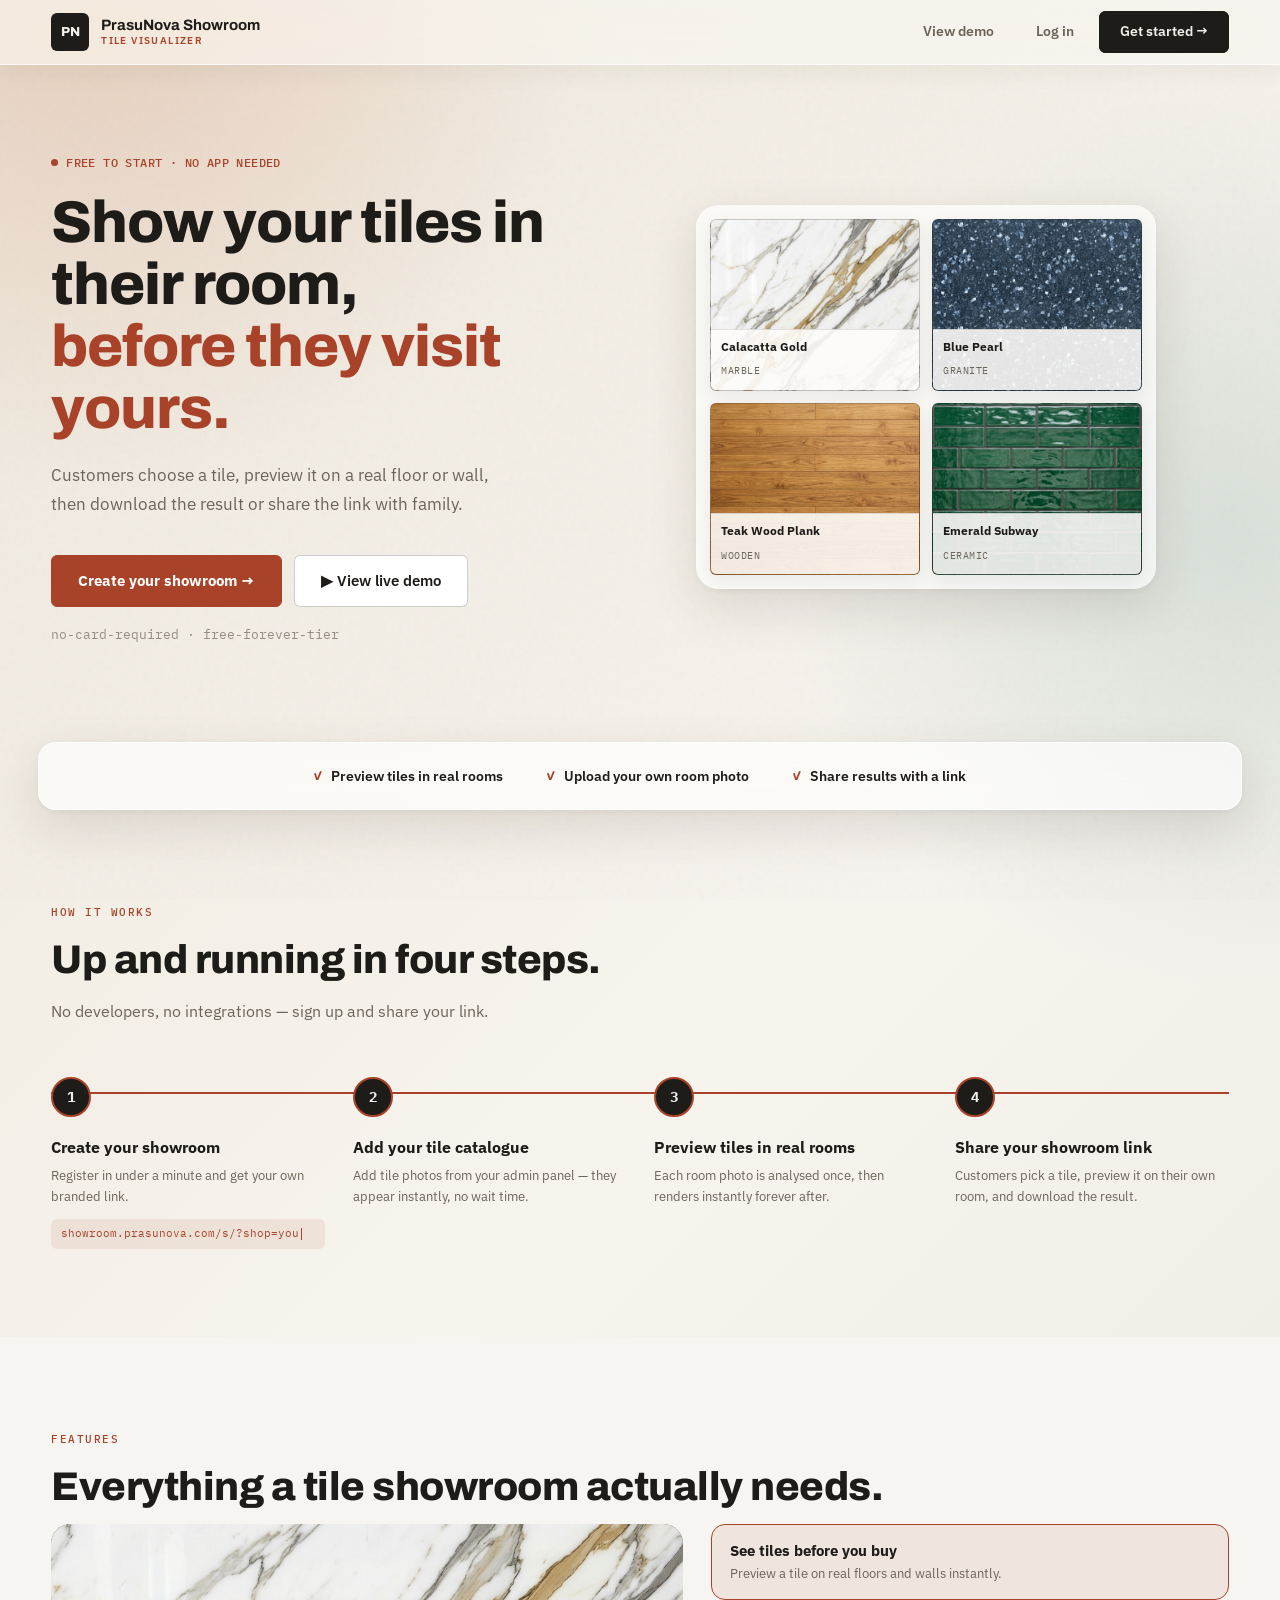
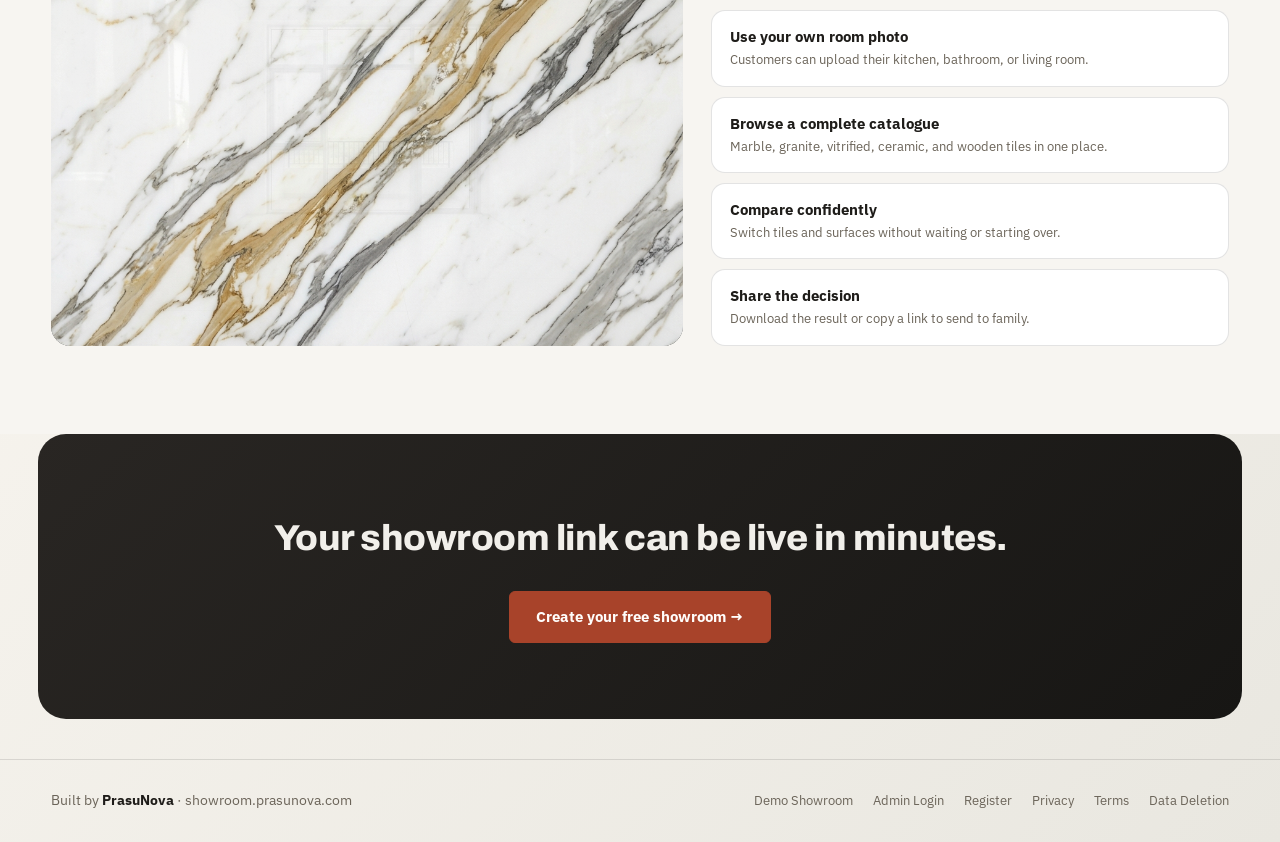
==== docs/index.html @ f31c9fab "feat: full-width admin dashboard, instant-login UX, real hero images - Admin: sticky top bar (shop/l" ====
<!DOCTYPE html>
<html lang="en">
<head>
  <meta charset="UTF-8" />
  <meta name="viewport" content="width=device-width, initial-scale=1.0" />
  <title>PrasuNova Showroom — AI Tile Visualizer for Your Store</title>
  <meta name="description" content="Give your tile showroom a digital presence. Customers preview real granite and tile textures on real room photos — powered by AI. Free to start." />
  <link rel="icon" href="data:image/svg+xml,%3Csvg xmlns='http://www.w3.org/2000/svg' viewBox='0 0 64 64'%3E%3Crect width='64' height='64' rx='14' fill='%23A8432A'/%3E%3Ctext x='32' y='44' font-family='Arial,Helvetica,sans-serif' font-size='30' font-weight='700' fill='%23F1EFEA' text-anchor='middle'%3EPN%3C/text%3E%3C/svg%3E" />
  <link rel="stylesheet" href="styles.css" />
  <style>
    /* ═══ NAV ═════════════════════════════════════════════════════════════ */
    .nav {
      position: fixed; top: 0; left: 0; right: 0; z-index: 100;
      background: rgba(241,239,234,0.90);
      backdrop-filter: blur(14px);
      border-bottom: 1px solid var(--border);
    }
    .nav-inner {
      max-width: none; margin: 0 auto;
      padding: 0 clamp(20px, 4vw, 72px); height: 64px;
      display: flex; align-items: center; justify-content: space-between;
    }
    .nav-logo { display: flex; align-items: center; gap: 12px; text-decoration: none; }
    .nav-logo-badge {
      width: 38px; height: 38px; border-radius: var(--radius);
      background: var(--ink);
      display: flex; align-items: center; justify-content: center;
      font-family: var(--font-display); font-weight: 800; font-size: 13px; color: var(--bg);
    }
    .nav-logo-text { display: flex; flex-direction: column; line-height: 1.25; }
    .nav-logo-name { font-family: var(--font-display); font-size: 15px; font-weight: 700; color: var(--ink); }
    .nav-logo-sub  { font-size: 10px; color: var(--accent); letter-spacing: 1.4px; text-transform: uppercase; font-weight: 600; }

    .nav-actions { display: flex; gap: 8px; align-items: center; }
    .btn-ghost {
      padding: 9px 16px; border-radius: var(--radius);
      border: 1px solid transparent; background: transparent;
      color: var(--muted); font-family: var(--font-body); font-size: 13.5px; font-weight: 600;
      cursor: pointer; text-decoration: none; display: inline-flex; align-items: center;
      transition: var(--transition);
    }
    .btn-ghost:hover { color: var(--ink); background: var(--surface-alt); }

    .btn-cta {
      padding: 9px 20px; border-radius: var(--radius);
      background: var(--ink); border: 1px solid var(--ink);
      color: var(--bg); font-family: var(--font-body); font-size: 13.5px; font-weight: 600;
      cursor: pointer; text-decoration: none; display: inline-flex; align-items: center; gap: 6px;
      transition: var(--transition);
    }
    .btn-cta:hover { background: var(--accent); border-color: var(--accent); }

    /* ═══ HERO ════════════════════════════════════════════════════════════ */
    .hero {
      padding: 148px clamp(20px, 4vw, 72px) 96px;
      max-width: none; margin: 0 auto;
      display: grid; grid-template-columns: 1.05fr 0.95fr; gap: 56px; align-items: center;
    }
    .hero-eyebrow {
      display: inline-flex; align-items: center; gap: 8px;
      font-family: var(--font-mono); font-size: 12px; letter-spacing: 0.4px;
      color: var(--accent); margin-bottom: 20px; font-weight: 500;
    }
    .hero-eyebrow::before { content: ''; width: 7px; height: 7px; border-radius: 50%; background: var(--accent); }

    .hero-h1 {
      font-size: clamp(38px, 4.6vw, 64px); font-weight: 800; line-height: 1.05;
      letter-spacing: -1px; margin-bottom: 22px; color: var(--ink);
    }
    .hero-h1 em { font-style: normal; color: var(--accent); }

    .hero-sub {
      font-size: 17px; color: var(--muted);
      max-width: 460px; margin-bottom: 36px; line-height: 1.7;
    }

    .hero-actions { display: flex; gap: 12px; flex-wrap: wrap; margin-bottom: 18px; }
    .hero-btn-primary {
      padding: 13px 26px; border-radius: var(--radius);
      background: var(--accent); border: 1px solid var(--accent);
      color: #FFFDFB; font-family: var(--font-body); font-size: 15px; font-weight: 700;
      cursor: pointer; text-decoration: none; display: inline-flex; align-items: center; gap: 8px;
      transition: var(--transition);
    }
    .hero-btn-primary:hover { background: var(--accent-deep); border-color: var(--accent-deep); }
    .hero-btn-secondary {
      padding: 13px 26px; border-radius: var(--radius);
      background: var(--surface); border: 1px solid var(--border-strong);
      color: var(--ink); font-family: var(--font-body); font-size: 15px; font-weight: 600;
      cursor: pointer; text-decoration: none; display: inline-flex; align-items: center; gap: 8px;
      transition: var(--transition);
    }
    .hero-btn-secondary:hover { border-color: var(--ink); }
    .hero-note { font-size: 13px; color: var(--muted-2); font-family: var(--font-mono); }

    /* ─ swatch board ─ */
    .swatch-board {
      display: grid; grid-template-columns: repeat(2, 1fr); gap: 12px;
      max-width: 460px; padding: 14px; border-radius: 22px;
    }
    .swatch {
      aspect-ratio: 1 / 0.82; border-radius: var(--radius); border: 1px solid var(--border-strong);
      position: relative; overflow: hidden; box-shadow: 0 6px 18px rgba(30,28,25,0.08);
      background-size: cover; background-position: center;
    }
    .swatch-label {
      position: absolute; left: 0; right: 0; bottom: 0;
      padding: 8px 10px; background: rgba(255,253,251,0.88);
      border-top: 1px solid var(--border);
    }
    .swatch-name { font-size: 11.5px; font-weight: 700; color: var(--ink); display: block; }
    .swatch-cat  { font-family: var(--font-mono); font-size: 9.5px; color: var(--muted); text-transform: uppercase; letter-spacing: 0.5px; }

    /* ═══ SECTION SHARED ═══════════════════════════════════════════════════ */
    section { padding: 88px clamp(20px, 4vw, 72px); }
    .section-inner { max-width: none; margin: 0 auto; }
    .section-tag {
      display: inline-block; font-family: var(--font-mono);
      font-size: 11px; font-weight: 500; letter-spacing: 1.5px; text-transform: uppercase;
      color: var(--accent); margin-bottom: 14px;
    }
    .section-title {
      font-size: clamp(26px, 3.4vw, 40px); font-weight: 800;
      line-height: 1.18; letter-spacing: -0.5px; color: var(--ink); margin-bottom: 14px;
    }
    .section-sub { font-size: 16px; color: var(--muted); max-width: 560px; line-height: 1.75; margin-bottom: 48px; }

    /* ═══ TRUST STRIP ═════════════════════════════════════════════════════ */
    .trust-strip { border-top: 1px solid var(--border); border-bottom: 1px solid var(--border); background: var(--surface-alt); }
    .trust-inner {
      max-width: none; margin: 0 auto; padding: 22px clamp(20px, 4vw, 72px);
      display: flex; flex-wrap: wrap; justify-content: center; gap: 14px 44px;
    }
    .trust-item {
      display: flex; align-items: center; gap: 9px;
      font-size: 14px; font-weight: 600; color: var(--ink);
    }
    .trust-item::before { content: '✓'; color: var(--accent); font-weight: 700; font-family: var(--font-mono); font-size: 13px; }

    /* ═══ HOW IT WORKS — connected flow ════════════════════════════════════ */
    .flow { position: relative; display: flex; gap: 28px; padding-top: 4px; }
    .flow-line { position: absolute; top: 19px; left: 0; right: 0; height: 2px; background: var(--border); z-index: 0; }
    .flow-line-fill { height: 100%; width: 0%; background: var(--accent); transition: width 1.1s var(--soft-ease, ease); }
    .flow.in-view .flow-line-fill { width: 100%; }
    .flow-step {
      position: relative; z-index: 1; flex: 1; display: flex; flex-direction: column; align-items: flex-start;
      opacity: 0; transform: translateY(14px); transition: opacity .5s ease, transform .5s ease;
    }
    .flow-step.active { opacity: 1; transform: none; }
    .flow-node {
      width: 40px; height: 40px; border-radius: 50%; flex-shrink: 0;
      background: var(--surface); border: 2px solid var(--border-strong);
      display: flex; align-items: center; justify-content: center; margin-bottom: 18px;
      transition: border-color .3s ease, background .3s ease;
    }
    .flow-step.active .flow-node { border-color: var(--accent); background: var(--ink); }
    .flow-num { font-family: var(--font-mono); font-weight: 700; font-size: 14px; color: var(--muted); }
    .flow-step.active .flow-num { color: var(--bg); }
    .flow-title { font-size: 15.5px; font-weight: 700; color: var(--ink); margin-bottom: 6px; }
    .flow-desc { font-size: 13px; color: var(--muted); line-height: 1.6; }
    .flow-url {
      margin-top: 12px; font-family: var(--font-mono); font-size: 11px; color: var(--accent);
      background: var(--accent-tint); padding: 6px 10px; border-radius: 6px; min-height: 26px;
      display: flex; align-items: center; box-sizing: border-box; width: 100%;
    }
    .flow-cursor { display: inline-block; width: 1px; height: 12px; background: var(--accent); margin-left: 2px; animation: flow-blink 1s step-end infinite; }
    @keyframes flow-blink { 50% { opacity: 0; } }

    @media (max-width: 760px) {
      .flow { flex-direction: column; gap: 0; padding-left: 20px; }
      .flow-line { top: 0; bottom: 0; left: -20px; right: auto; width: 2px; height: auto; }
      .flow-line-fill { width: 100%; height: 0%; transition: height 1.4s ease; }
      .flow.in-view .flow-line-fill { height: 100%; }
      .flow-step { flex-direction: row; align-items: flex-start; gap: 16px; padding-bottom: 30px; }
      .flow-step:last-child { padding-bottom: 0; }
      .flow-node { margin-bottom: 0; margin-left: -20px; }
    }
    @media (prefers-reduced-motion: reduce) {
      .flow-step, .flow-line-fill { transition: none !important; }
      .flow-step { opacity: 1; transform: none; }
    }

    /* ═══ FEATURES — showroom toolkit ═══════════════════════════════════════ */
    .features { background: var(--surface-alt); }
    .toolkit { display: grid; grid-template-columns: 1.1fr 0.9fr; gap: 28px; align-items: stretch; }
    .toolkit-visual { position: relative; border-radius: 20px; overflow: hidden; min-height: 380px; background: var(--ink); }
    .toolkit-scene { position: absolute; inset: 0; opacity: 0; transition: opacity .5s ease; pointer-events: none; }
    .toolkit-scene.active { opacity: 1; pointer-events: auto; }
    .toolkit-room { width: 100%; height: 100%; object-fit: cover; display: block; }
    .toolkit-tile-overlay {
      position: absolute; inset: 0;
      background-size: cover; background-position: center; opacity: 0;
      -webkit-mask-image: url('assets/marketing/room-living-floor-mask.png');
      mask-image: url('assets/marketing/room-living-floor-mask.png');
      -webkit-mask-size: cover; mask-size: cover;
      -webkit-mask-position: center; mask-position: center;
      -webkit-mask-repeat: no-repeat; mask-repeat: no-repeat;
      animation: toolkit-fade-in .6s ease forwards .15s;
    }
    @keyframes toolkit-fade-in { to { opacity: .92; } }
    .toolkit-tile-overlay--a { animation-play-state: paused; animation: toolkit-compare-a 2.6s ease infinite; }
    .toolkit-tile-overlay--b { animation-play-state: paused; animation: toolkit-compare-b 2.6s ease infinite; }
    .toolkit-scene.active .toolkit-tile-overlay--a, .toolkit-scene.active .toolkit-tile-overlay--b { animation-play-state: running; }
    @keyframes toolkit-compare-a { 0%, 45% { opacity: .92; } 50%, 100% { opacity: 0; } }
    @keyframes toolkit-compare-b { 0%, 45% { opacity: 0; } 50%, 95% { opacity: .92; } 100% { opacity: 0; } }

    .toolkit-dropzone {
      position: absolute; inset: 10%; border: 2px dashed rgba(255,255,255,.4); border-radius: 16px;
      display: flex; flex-direction: column; align-items: center; justify-content: center; gap: 10px;
      color: rgba(255,255,255,.75); font-size: 13px; font-weight: 600; z-index: 2;
      animation: toolkit-dropzone-out .5s ease forwards 1.1s;
    }
    .toolkit-dropzone-icon { font-size: 22px; }
    @keyframes toolkit-dropzone-out { to { opacity: 0; visibility: hidden; } }
    .toolkit-room--fade { opacity: 0; animation: toolkit-fade-in-full .6s ease forwards 1.2s; }
    @keyframes toolkit-fade-in-full { to { opacity: 1; } }

    .toolkit-tray { position: absolute; bottom: 16px; left: 16px; right: 16px; display: flex; gap: 8px; }
    .toolkit-tray-item {
      width: 48px; height: 48px; border-radius: 10px; background-size: cover; background-position: center;
      border: 2px solid rgba(255,255,255,.6); box-shadow: 0 4px 10px rgba(0,0,0,.3);
      opacity: 0; transform: translateY(14px); animation: toolkit-tray-in .45s ease forwards;
    }
    .toolkit-tray-item:nth-child(1) { animation-delay: .1s; } .toolkit-tray-item:nth-child(2) { animation-delay: .2s; }
    .toolkit-tray-item:nth-child(3) { animation-delay: .3s; } .toolkit-tray-item:nth-child(4) { animation-delay: .4s; }
    .toolkit-tray-item:nth-child(5) { animation-delay: .5s; }
    @keyframes toolkit-tray-in { to { opacity: 1; transform: none; } }
    .toolkit-tray-item--ph { background: linear-gradient(135deg, rgba(255,255,255,.25), rgba(255,255,255,.05)); }

    .toolkit-share-card {
      position: absolute; right: 16px; bottom: 16px; background: rgba(255,255,255,.94);
      border-radius: 14px; padding: 14px 16px; box-shadow: 0 10px 24px rgba(0,0,0,.25);
      font-size: 12.5px; font-weight: 600; color: var(--ink);
      opacity: 0; transform: translateY(10px); animation: toolkit-tray-in .5s ease forwards 1.3s;
    }
    .toolkit-share-actions { display: flex; gap: 8px; margin-top: 8px; }
    .toolkit-share-btn { padding: 6px 12px; border-radius: 8px; background: var(--surface-alt); border: 1px solid var(--border); font-size: 11.5px; }
    .toolkit-share-btn--primary { background: var(--accent); color: #fff; border-color: var(--accent); }

    .toolkit-cards { display: flex; flex-direction: column; gap: 10px; }
    .toolkit-card {
      text-align: left; border: 1px solid var(--border); background: var(--surface);
      border-radius: 14px; padding: 16px 18px; cursor: pointer; transition: var(--transition);
      font-family: var(--font-body); width: 100%;
    }
    .toolkit-card:hover { border-color: var(--border-strong); }
    .toolkit-card.active { border-color: var(--accent); background: var(--accent-tint); }
    .toolkit-card-title { font-size: 14.5px; font-weight: 700; color: var(--ink); margin-bottom: 4px; }
    .toolkit-card-desc { font-size: 12.5px; color: var(--muted); line-height: 1.55; }

    @media (max-width: 860px) {
      .toolkit { grid-template-columns: 1fr; }
      .toolkit-visual { min-height: 280px; order: -1; }
    }
    @media (prefers-reduced-motion: reduce) {
      .toolkit-tile-overlay, .toolkit-dropzone, .toolkit-room--fade, .toolkit-tray-item, .toolkit-share-card {
        animation: none !important; opacity: 1 !important; transform: none !important; visibility: visible !important;
      }
      .toolkit-tile-overlay--b { opacity: 0 !important; }
    }

    /* ═══ PRICING ══════════════════════════════════════════════════════════ */
    .pricing-cards { display: grid; grid-template-columns: repeat(auto-fit, minmax(280px, 1fr)); gap: 20px; max-width: 780px; }
    .pricing-card { border: 1px solid var(--border); border-radius: var(--radius-lg); padding: 30px; background: var(--surface-alt); transition: var(--transition); }
    .pricing-card.featured { border-color: var(--ink); background: var(--surface); }
    .plan-name  { font-family: var(--font-mono); font-size: 12px; font-weight: 600; text-transform: uppercase; letter-spacing: 1.2px; color: var(--accent); margin-bottom: 14px; }
    .plan-price { font-family: var(--font-display); font-size: 36px; font-weight: 800; color: var(--ink); margin-bottom: 4px; }
    .plan-price span { font-family: var(--font-body); font-size: 15px; font-weight: 400; color: var(--muted); }
    .plan-desc  { font-size: 13.5px; color: var(--muted); margin-bottom: 24px; }
    .plan-features { list-style: none; display: flex; flex-direction: column; gap: 10px; margin-bottom: 28px; }
    .plan-features li { font-size: 13.5px; color: var(--ink); display: flex; align-items: center; gap: 10px; }
    .plan-features li::before { content: '+'; color: var(--accent); font-weight: 700; font-family: var(--font-mono); }
    .btn-plan { width: 100%; padding: 12px; border-radius: var(--radius); font-family: var(--font-body); font-size: 14.5px; font-weight: 600; cursor: pointer; text-decoration: none; display: block; text-align: center; transition: var(--transition); }
    .btn-plan-outline { background: transparent; border: 1px solid var(--border-strong); color: var(--ink); }
    .btn-plan-outline:hover { border-color: var(--ink); background: var(--surface); }
    .btn-plan-solid { background: var(--ink); border: 1px solid var(--ink); color: var(--bg); }
    .btn-plan-solid:hover { background: var(--accent); border-color: var(--accent); }

    /* ═══ CTA STRIP ════════════════════════════════════════════════════════ */
    .cta-strip { background: var(--ink); text-align: center; padding: 76px clamp(20px, 4vw, 72px); }
    .cta-strip h2 { font-size: clamp(24px, 3vw, 36px); font-weight: 800; margin-bottom: 24px; color: var(--bg); letter-spacing: -0.5px; }
    .cta-strip .hero-btn-primary { background: var(--accent); border-color: var(--accent); }

    /* ═══ FOOTER ═══════════════════════════════════════════════════════════ */
    footer { background: var(--bg); border-top: 1px solid var(--border); padding: 30px clamp(20px, 4vw, 72px); }
    .footer-inner { max-width: none; margin: 0 auto; display: flex; align-items: center; justify-content: space-between; flex-wrap: wrap; gap: 16px; }
    .footer-brand { font-size: 13.5px; color: var(--muted); }
    .footer-brand strong { color: var(--ink); }
    .footer-links { display: flex; gap: 20px; flex-wrap: wrap; }
    .footer-links a { font-size: 13px; color: var(--muted); text-decoration: none; }
    .footer-links a:hover { color: var(--accent); }

    /* ═══ REVEAL ═══════════════════════════════════════════════════════════ */
    .reveal { opacity: 0; transform: translateY(18px); transition: opacity 0.5s ease, transform 0.5s ease; }
    .reveal.visible { opacity: 1; transform: translateY(0); }
    @media (prefers-reduced-motion: reduce) { .reveal { opacity: 1; transform: none; transition: none; } }

    /* ═══ RESPONSIVE ═══════════════════════════════════════════════════════ */
    @media (max-width: 860px) {
      .hero { grid-template-columns: 1fr; padding-top: 128px; }
      .swatch-board { max-width: 420px; }
      .trust-inner { justify-content: flex-start; gap: 12px 28px; }
    }
    @media (max-width: 600px) {
      .hero { padding-top: 116px; padding-bottom: 64px; }
      section { padding-top: 56px; padding-bottom: 56px; }
      .nav-actions .btn-ghost { display: none; }
      .footer-inner { flex-direction: column; text-align: center; }
      .trust-item { font-size: 13px; }
    }
  </style>
</head>
<body class="site-glass">

<!-- ═══ NAV ═══════════════════════════════════════════════════════════════════ -->
<nav class="nav">
  <div class="nav-inner">
    <a href="/" class="nav-logo">
      <div class="nav-logo-badge">PN</div>
      <div class="nav-logo-text">
        <span class="nav-logo-name">PrasuNova Showroom</span>
        <span class="nav-logo-sub">Tile Visualizer</span>
      </div>
    </a>
    <div class="nav-actions">
      <a href="/s/?shop=demo" class="btn-ghost" id="nav-demo">View demo</a>
      <a href="/admin/" class="btn-ghost" id="nav-login">Log in</a>
      <a href="/admin/register.html" class="btn-cta" id="nav-register">Get started →</a>
    </div>
  </div>
</nav>

<!-- ═══ HERO ═══════════════════════════════════════════════════════════════════ -->
<section class="hero">
  <div>
    <div class="hero-eyebrow">FREE TO START · NO APP NEEDED</div>
    <h1 class="hero-h1">Show your tiles in their room,<br /><em>before they visit yours.</em></h1>
    <p class="hero-sub">
      Customers choose a tile, preview it on a real floor or wall, then download
      the result or share the link with family.
    </p>
    <div class="hero-actions">
      <a href="/admin/register.html" class="hero-btn-primary" id="hero-cta-register">Create your showroom →</a>
      <a href="/s/?shop=demo" class="hero-btn-secondary" id="hero-cta-demo">▶ View live demo</a>
    </div>
    <p class="hero-note">no-card-required · free-forever-tier</p>
  </div>

  <div class="swatch-board reveal">
    <div class="swatch" style="background-image:url('assets/marketing/tile-marble.png')">
      <div class="swatch-label"><span class="swatch-name">Calacatta Gold</span><span class="swatch-cat">Marble</span></div>
    </div>
    <div class="swatch" style="background-image:url('assets/marketing/tile-granite.png')">
      <div class="swatch-label"><span class="swatch-name">Blue Pearl</span><span class="swatch-cat">Granite</span></div>
    </div>
    <div class="swatch" style="background-image:url('assets/marketing/tile-wooden.png')">
      <div class="swatch-label"><span class="swatch-name">Teak Wood Plank</span><span class="swatch-cat">Wooden</span></div>
    </div>
    <div class="swatch" style="background-image:url('assets/marketing/tile-ceramic.png')">
      <div class="swatch-label"><span class="swatch-name">Emerald Subway</span><span class="swatch-cat">Ceramic</span></div>
    </div>
  </div>
</section>

<!-- ═══ TRUST STRIP ═══════════════════════════════════════════════════════════ -->
<div class="trust-strip">
  <div class="trust-inner">
    <div class="trust-item reveal">Preview tiles in real rooms</div>
    <div class="trust-item reveal">Upload your own room photo</div>
    <div class="trust-item reveal">Share results with a link</div>
  </div>
</div>

<!-- ═══ HOW IT WORKS ════════════════════════════════════════════════════════════ -->
<section class="how">
  <div class="section-inner">
    <span class="section-tag reveal">How it works</span>
    <h2 class="section-title reveal">Up and running in four steps.</h2>
    <p class="section-sub reveal">No developers, no integrations — sign up and share your link.</p>

    <div class="flow reveal">
      <div class="flow-line"><div class="flow-line-fill"></div></div>
      <div class="flow-step">
        <div class="flow-node"><span class="flow-num">1</span></div>
        <div class="flow-title">Create your showroom</div>
        <div class="flow-desc">Register in under a minute and get your own branded link.</div>
        <div class="flow-url"><span class="flow-url-text"></span><span class="flow-cursor"></span></div>
      </div>
      <div class="flow-step">
        <div class="flow-node"><span class="flow-num">2</span></div>
        <div class="flow-title">Add your tile catalogue</div>
        <div class="flow-desc">Add tile photos from your admin panel — they appear instantly, no wait time.</div>
      </div>
      <div class="flow-step">
        <div class="flow-node"><span class="flow-num">3</span></div>
        <div class="flow-title">Preview tiles in real rooms</div>
        <div class="flow-desc">Each room photo is analysed once, then renders instantly forever after.</div>
      </div>
      <div class="flow-step">
        <div class="flow-node"><span class="flow-num">4</span></div>
        <div class="flow-title">Share your showroom link</div>
        <div class="flow-desc">Customers pick a tile, preview it on their own room, and download the result.</div>
      </div>
    </div>
  </div>
</section>

<!-- ═══ FEATURES ════════════════════════════════════════════════════════════════ -->
<section class="features">
  <div class="section-inner">
    <span class="section-tag reveal">Features</span>
    <h2 class="section-title reveal">Everything a tile showroom actually needs.</h2>

    <div class="toolkit reveal">
      <div class="toolkit-visual">
        <div class="toolkit-scene active" data-scene="preview">
          <img class="toolkit-room" src="assets/marketing/room-living.png" alt="Living room photo" />
          <div class="toolkit-tile-overlay" style="background-image:url('assets/marketing/tile-marble.png')"></div>
        </div>
        <div class="toolkit-scene" data-scene="upload">
          <img class="toolkit-room toolkit-room--fade" src="assets/marketing/room-living.png" alt="Living room photo" />
          <div class="toolkit-dropzone">
            <span class="toolkit-dropzone-icon">⬆</span>
            <span>Drop a photo here</span>
          </div>
        </div>
        <div class="toolkit-scene" data-scene="catalogue">
          <img class="toolkit-room" src="assets/marketing/room-living.png" alt="Living room photo" />
          <div class="toolkit-tray">
            <div class="toolkit-tray-item" style="background-image:url('assets/marketing/tile-marble.png')"></div>
            <div class="toolkit-tray-item" style="background-image:url('assets/marketing/tile-vitrified.png')"></div>
            <div class="toolkit-tray-item toolkit-tray-item--ph"></div>
            <div class="toolkit-tray-item toolkit-tray-item--ph"></div>
            <div class="toolkit-tray-item toolkit-tray-item--ph"></div>
          </div>
        </div>
        <div class="toolkit-scene" data-scene="compare">
          <img class="toolkit-room" src="assets/marketing/room-living.png" alt="Living room photo" />
          <div class="toolkit-tile-overlay toolkit-tile-overlay--a" style="background-image:url('assets/marketing/tile-marble.png')"></div>
          <div class="toolkit-tile-overlay toolkit-tile-overlay--b" style="background-image:url('assets/marketing/tile-vitrified.png')"></div>
        </div>
        <div class="toolkit-scene" data-scene="share">
          <img class="toolkit-room" src="assets/marketing/room-living.png" alt="Living room photo" />
          <div class="toolkit-tile-overlay" style="background-image:url('assets/marketing/tile-marble.png')"></div>
          <div class="toolkit-share-card">
            <span>Your room is ready</span>
            <div class="toolkit-share-actions">
              <span class="toolkit-share-btn">Download</span>
              <span class="toolkit-share-btn toolkit-share-btn--primary">Copy link</span>
            </div>
          </div>
        </div>
      </div>

      <div class="toolkit-cards">
        <button class="toolkit-card active" data-scene="preview" type="button">
          <div class="toolkit-card-title">See tiles before you buy</div>
          <div class="toolkit-card-desc">Preview a tile on real floors and walls instantly.</div>
        </button>
        <button class="toolkit-card" data-scene="upload" type="button">
          <div class="toolkit-card-title">Use your own room photo</div>
          <div class="toolkit-card-desc">Customers can upload their kitchen, bathroom, or living room.</div>
        </button>
        <button class="toolkit-card" data-scene="catalogue" type="button">
          <div class="toolkit-card-title">Browse a complete catalogue</div>
          <div class="toolkit-card-desc">Marble, granite, vitrified, ceramic, and wooden tiles in one place.</div>
        </button>
        <button class="toolkit-card" data-scene="compare" type="button">
          <div class="toolkit-card-title">Compare confidently</div>
          <div class="toolkit-card-desc">Switch tiles and surfaces without waiting or starting over.</div>
        </button>
        <button class="toolkit-card" data-scene="share" type="button">
          <div class="toolkit-card-title">Share the decision</div>
          <div class="toolkit-card-desc">Download the result or copy a link to send to family.</div>
        </button>
      </div>
    </div>
  </div>
</section>

<!-- ═══ PRICING ══════════════════════════════════════════════════════════════════
     Commented out for now: everything is free while there's no billing
     enforcement in the backend. Uncomment once a real paid tier exists.

<section class="pricing">
  <div class="section-inner">
    <span class="section-tag reveal">Pricing</span>
    <h2 class="section-title reveal">Start free. Upgrade when you need more.</h2>

    <div class="pricing-cards">
      <div class="pricing-card reveal">
        <div class="plan-name">Free</div>
        <div class="plan-price">₹0 <span>/month</span></div>
        <div class="plan-desc">Perfect for small showrooms getting started.</div>
        <ul class="plan-features">
          <li>Up to 50 tiles in your catalogue</li>
          <li>Shared room catalogue (8 rooms)</li>
          <li>50 customer uploads/day</li>
          <li>Download &amp; share results</li>
          <li>Branded showroom URL</li>
        </ul>
        <a href="/admin/register.html" class="btn-plan btn-plan-outline" id="pricing-free-cta">Get started free</a>
      </div>
      <div class="pricing-card featured reveal">
        <div class="plan-name">Pro</div>
        <div class="plan-price">₹999 <span>/month</span></div>
        <div class="plan-desc">For established showrooms wanting more control.</div>
        <ul class="plan-features">
          <li>Unlimited tiles</li>
          <li>Upload your own room photos</li>
          <li>Priority AI segmentation</li>
          <li>Custom room catalogue</li>
          <li>Analytics dashboard</li>
        </ul>
        <a href="/admin/register.html" class="btn-plan btn-plan-solid" id="pricing-pro-cta">Start Pro trial →</a>
      </div>
    </div>
  </div>
</section>
-->

<!-- ═══ CTA STRIP ════════════════════════════════════════════════════════════════ -->
<div class="cta-strip">
  <h2 class="reveal">Your showroom link can be live in minutes.</h2>
  <a href="/admin/register.html" class="hero-btn-primary reveal" id="footer-cta-register">Create your free showroom →</a>
</div>

<!-- ═══ FOOTER ════════════════════════════════════════════════════════════════════ -->
<footer>
  <div class="footer-inner">
    <div class="footer-brand">Built by <strong>PrasuNova</strong> · showroom.prasunova.com</div>
    <div class="footer-links">
      <a href="/s/?shop=demo" id="footer-demo">Demo Showroom</a>
      <a href="/admin/" id="footer-admin">Admin Login</a>
      <a href="/admin/register.html" id="footer-register">Register</a>
      <a href="/privacy.html">Privacy</a>
      <a href="/terms.html">Terms</a>
      <a href="/data-deletion.html">Data Deletion</a>
    </div>
  </div>
</footer>

<script>
  const reveals = document.querySelectorAll('.reveal');
  const observer = new IntersectionObserver(entries => {
    entries.forEach(entry => {
      if (entry.isIntersecting) { entry.target.classList.add('visible'); observer.unobserve(entry.target); }
    });
  }, { threshold: 0.12 });
  reveals.forEach(el => observer.observe(el));

  // "How it works" connected flow
  const reducedMotion = window.matchMedia('(prefers-reduced-motion: reduce)').matches;
  const flow = document.querySelector('.flow');
  if (flow) {
    const steps = flow.querySelectorAll('.flow-step');
    const flowObserver = new IntersectionObserver(entries => {
      entries.forEach(entry => {
        if (!entry.isIntersecting) return;
        flow.classList.add('in-view');
        steps.forEach((step, i) => {
          setTimeout(() => step.classList.add('active'), reducedMotion ? 0 : i * 220);
        });
        typeShowroomUrl();
        flowObserver.unobserve(flow);
      });
    }, { threshold: 0.3 });
    flowObserver.observe(flow);
  }

  function typeShowroomUrl() {
    const el = document.querySelector('.flow-url-text');
    if (!el) return;
    const text = 'showroom.prasunova.com/s/?shop=yourstore';
    if (reducedMotion) { el.textContent = text; return; }
    let i = 0;
    const timer = setInterval(() => {
      el.textContent = text.slice(0, ++i);
      if (i >= text.length) clearInterval(timer);
    }, 28);
  }

  // Features "showroom toolkit" — click/hover a card to swap the demo visual
  const toolkit = document.querySelector('.toolkit');
  if (toolkit) {
    const cards  = toolkit.querySelectorAll('.toolkit-card');
    const scenes = toolkit.querySelectorAll('.toolkit-scene');
    const activate = (scene) => {
      cards.forEach(c => c.classList.toggle('active', c.dataset.scene === scene));
      scenes.forEach(s => s.classList.toggle('active', s.dataset.scene === scene));
    };
    cards.forEach(card => {
      card.addEventListener('click', () => activate(card.dataset.scene));
      card.addEventListener('mouseenter', () => activate(card.dataset.scene));
    });
  }
</script>
</body>
</html>
---- docs/styles.css ----
/* ═══════════════════════════════════════════════════════════════
   PrasuNova Showroom  |  styles.css
   Design: warm limestone surface, ink text, oxide-red accent —
   grounded in tile/stone materials rather than generic "premium" gold.
   Fonts: Archivo (display), IBM Plex Sans (body), IBM Plex Mono (specs/prices)
   Shared across: /, /admin/, /s/ (visualizer)
═══════════════════════════════════════════════════════════════ */

@import url('https://fonts.googleapis.com/css2?family=Archivo:wght@600;700;800;900&family=IBM+Plex+Sans:wght@400;500;600;700&family=IBM+Plex+Mono:wght@400;500;600&display=swap');

:root {
  /* Surfaces */
  --bg:            #F1EFEA;
  --bg-2:          #E9E6DE;
  --surface:       #FFFFFF;
  --surface-alt:   #F7F5F1;
  --border:        rgba(30,28,25,0.12);
  --border-strong: rgba(30,28,25,0.22);

  /* Ink */
  --ink:           #1E1C19;
  --muted:         #6B6459;
  --muted-2:       #948C7F;

  /* Brand — oxide red (red-oxide flooring), used deliberately, not decoratively */
  --brand-primary: #A8432A;
  --accent:        var(--brand-primary);
  --accent-deep:   #7C2F1D;
  --accent-tint:   rgba(168,67,42,0.09);
  --accent-ink:    #FFFDFB;

  /* Secondary — kota-stone teal, for informational / AI-related accents */
  --kota:          #3F5B57;
  --kota-tint:     rgba(63,91,87,0.10);

  --success:       #3F7D5C;
  --success-tint:  rgba(63,125,92,0.10);
  --danger:        #A9382A;
  --danger-tint:   rgba(169,56,42,0.09);

  --radius:        6px;
  --radius-sm:     4px;
  --radius-lg:     10px;
  --shadow:        0 8px 28px rgba(30,28,25,0.10);
  --shadow-sm:     0 2px 10px rgba(30,28,25,0.06);
  --transition:    0.18s cubic-bezier(0.4,0,0.2,1);

  --font-display:  'Archivo', sans-serif;
  --font-body:     'IBM Plex Sans', sans-serif;
  --font-mono:      'IBM Plex Mono', monospace;
}

*, *::before, *::after { box-sizing: border-box; margin: 0; padding: 0; }
html { scroll-behavior: smooth; }

body {
  font-family: var(--font-body);
  background: var(--bg);
  color: var(--ink);
  min-height: 100vh;
  line-height: 1.6;
  -webkit-font-smoothing: antialiased;
}

a { color: inherit; }

h1, h2, h3 { font-family: var(--font-display); }

:focus-visible {
  outline: 2px solid var(--accent);
  outline-offset: 2px;
}

/* ─── SCROLLBAR ─── */
::-webkit-scrollbar { width: 6px; height: 6px; }
::-webkit-scrollbar-track { background: var(--bg-2); }
::-webkit-scrollbar-thumb { background: var(--border-strong); border-radius: 3px; }
::-webkit-scrollbar-thumb:hover { background: var(--muted-2); }

/* ═══════════════════════════════════════════════════════════════
   BUTTONS (shared across admin / auth / app)
═══════════════════════════════════════════════════════════════ */
.btn-primary {
  display: inline-flex; align-items: center; justify-content: center; gap: 8px;
  padding: 11px 22px; border-radius: var(--radius);
  background: var(--accent); border: 1px solid var(--accent);
  color: var(--accent-ink); font-family: var(--font-body);
  font-size: 14px; font-weight: 600; letter-spacing: 0.2px;
  cursor: pointer; text-decoration: none; transition: var(--transition);
}
.btn-primary:hover  { background: var(--accent-deep); border-color: var(--accent-deep); }
.btn-primary:active { transform: translateY(1px); }
.btn-primary:disabled { opacity: 0.45; cursor: not-allowed; transform: none; }

.icon-btn {
  display: inline-flex; align-items: center; gap: 6px;
  padding: 8px 16px; border-radius: var(--radius);
  border: 1px solid var(--border); background: var(--surface);
  color: var(--ink); font-family: var(--font-body);
  font-size: 13px; font-weight: 500;
  cursor: pointer; text-decoration: none; transition: var(--transition);
}
.icon-btn:hover { border-color: var(--border-strong); background: var(--surface-alt); }

.btn-delete {
  background: none; border: none; color: var(--danger);
  font-family: var(--font-body); font-size: 12px; font-weight: 600;
  cursor: pointer; padding: 4px 0; text-decoration: underline;
  text-underline-offset: 2px;
}
.btn-delete:hover { color: var(--accent-deep); }

.action-btn {
  display: inline-flex; align-items: center; justify-content: center; gap: 8px;
  padding: 11px 22px; border-radius: var(--radius); border: 1px solid transparent;
  font-family: var(--font-body); font-size: 14px; font-weight: 600;
  cursor: pointer; transition: var(--transition); text-decoration: none;
}
.action-btn.primary   { background: var(--accent); color: var(--accent-ink); border-color: var(--accent); }
.action-btn.primary:hover   { background: var(--accent-deep); border-color: var(--accent-deep); }
.action-btn.secondary { background: var(--surface); color: var(--ink); border-color: var(--border); }
.action-btn.secondary:hover { border-color: var(--border-strong); background: var(--surface-alt); }
.action-btn:disabled { opacity: 0.4; cursor: not-allowed; }
.full-width { width: 100%; }

/* ═══════════════════════════════════════════════════════════════
   FORMS (shared — admin / auth pages)
═══════════════════════════════════════════════════════════════ */
.form-row input,
.form-row select,
.upload-category select,
.select {
  font-family: var(--font-body); font-size: 14px; color: var(--ink);
  background: var(--surface); border: 1px solid var(--border);
  border-radius: var(--radius-sm); padding: 10px 12px;
  transition: var(--transition); width: 100%;
}
.form-row input:focus,
.form-row select:focus,
.select:focus { outline: none; border-color: var(--accent); box-shadow: 0 0 0 3px var(--accent-tint); }
.form-row label { font-size: 12px; font-weight: 600; color: var(--muted); text-transform: uppercase; letter-spacing: 0.5px; }

.upload-category { margin-bottom: 18px; }
.upload-category label { display: block; font-size: 12px; font-weight: 600; color: var(--muted); text-transform: uppercase; letter-spacing: 0.5px; margin-bottom: 8px; }
.select { cursor: pointer; appearance: none; background-image: url("data:image/svg+xml,%3Csvg xmlns='http://www.w3.org/2000/svg' width='10' height='6'%3E%3Cpath d='M0 0l5 6 5-6z' fill='%236B6459'/%3E%3C/svg%3E"); background-repeat: no-repeat; background-position: right 14px center; padding-right: 32px; }

/* ═══════════════════════════════════════════════════════════════
   AUTH / LOGIN / REGISTER (admin/index.html, register.html, forgot-password.html)
═══════════════════════════════════════════════════════════════ */
.auth-wrap, .login-wrap {
  background: var(--surface);
  border: 1px solid var(--border);
  box-shadow: var(--shadow-sm);
}
.auth-wrap h2, .login-wrap h2 {
  font-family: var(--font-display); font-weight: 800; font-size: 22px;
  letter-spacing: -0.2px; margin-bottom: 20px;
}
.auth-links, .login-links { color: var(--muted); }
.auth-links a, .login-links a { color: var(--accent); font-weight: 600; text-decoration: none; }
.auth-links a:hover, .login-links a:hover { text-decoration: underline; }
.slug-preview { font-family: var(--font-mono); }
.slug-preview span { color: var(--accent); }
.err, #login-error, #reg-error, #otp-error, #upload-error, #fp-error, #reset-error {
  color: var(--danger) !important;
}
.consent-row a { color: var(--accent); }

/* ═══════════════════════════════════════════════════════════════
   ADMIN DASHBOARD (admin/index.html)
═══════════════════════════════════════════════════════════════ */
.admin-wrap { font-family: var(--font-body); }
.admin-header strong { font-family: var(--font-display); font-size: 20px; font-weight: 800; }
.admin-wrap h3 {
  font-size: 13px; font-weight: 700; text-transform: uppercase; letter-spacing: 0.8px;
  color: var(--muted); margin: 28px 0 14px;
}
.upload-form {
  background: var(--surface) !important;
  border: 1px solid var(--border) !important;
  border-radius: var(--radius-lg) !important;
}
.upload-form h3 { margin-top: 0 !important; }
.tile-admin-card {
  background: var(--surface);
  border: 1px solid var(--border) !important;
  border-radius: var(--radius) !important;
  transition: var(--transition);
}
.tile-admin-card:hover { border-color: var(--border-strong) !important; box-shadow: var(--shadow-sm); }
.tile-admin-info strong { font-family: var(--font-body); font-weight: 600; }
.tile-admin-info { font-family: var(--font-mono); color: var(--muted); }

/* ═══════════════════════════════════════════════════════════════
   APP SHELL (visualizer — /s/)
═══════════════════════════════════════════════════════════════ */
.app-header {
  position: sticky; top: 0; z-index: 100;
  display: flex; align-items: center; justify-content: space-between;
  padding: 0 28px; height: 64px;
  background: rgba(241,239,234,0.92);
  backdrop-filter: blur(10px);
  border-bottom: 1px solid var(--border);
}
.logo { display: flex; align-items: center; gap: 12px; text-decoration: none; }
.logo-badge, .logo-mg {
  width: 38px; height: 38px; border-radius: var(--radius-sm);
  background: var(--ink);
  display: flex; align-items: center; justify-content: center;
  font-family: var(--font-display); font-weight: 800; font-size: 13px;
  color: var(--bg); letter-spacing: 0.5px; flex-shrink: 0;
}
.logo-text { display: flex; flex-direction: column; line-height: 1.25; }
.logo-name { font-family: var(--font-display); font-size: 15px; font-weight: 700; color: var(--ink); }
.logo-tag, .logo-tagline { font-size: 10px; color: var(--accent); letter-spacing: 1.2px; text-transform: uppercase; font-weight: 600; }

.header-nav { display: flex; gap: 4px; }
.nav-tab {
  padding: 8px 16px; border-radius: var(--radius-sm); border: 1px solid transparent;
  background: transparent; color: var(--muted);
  font-family: var(--font-body); font-size: 13px; font-weight: 600;
  cursor: pointer; transition: var(--transition);
}
.nav-tab:hover { color: var(--ink); }
.nav-tab.active { color: var(--ink); background: var(--surface); border-color: var(--border); }

.app-body {
  max-width: 1400px; margin: 0 auto; padding: 24px 28px 60px;
  display: grid; grid-template-columns: 1fr 320px; gap: 24px;
  align-items: start;
}
.app-main {
  background: var(--surface); border: 1px solid var(--border);
  border-radius: var(--radius-lg); overflow: hidden;
}

/* ═══ TABS / FILTERS (shared underline style) ═══ */
.tab-row {
  display: flex; gap: 4px; flex-wrap: wrap;
  padding: 16px 20px; border-bottom: 1px solid var(--border);
}
.filter-btn, .tab-btn, .surface-btn {
  padding: 6px 14px; border-radius: 100px; border: 1px solid var(--border);
  background: transparent; color: var(--muted);
  font-family: var(--font-body); font-size: 12.5px; font-weight: 600;
  letter-spacing: 0.2px; cursor: pointer; transition: var(--transition);
}
.filter-btn:hover, .tab-btn:hover, .surface-btn:hover { color: var(--ink); border-color: var(--border-strong); }
.filter-btn.active, .tab-btn.active, .surface-btn.active {
  background: var(--ink); border-color: var(--ink); color: var(--bg);
}
.surface-btn:disabled { opacity: 0.35; cursor: not-allowed; }

/* ═══ ROOM GALLERY ═══ */
.room-grid {
  display: grid; grid-template-columns: repeat(auto-fill, minmax(210px, 1fr));
  gap: 16px; padding: 20px;
}
.room-card {
  border-radius: var(--radius); overflow: hidden;
  border: 1px solid var(--border); background: var(--surface-alt);
  cursor: pointer; transition: var(--transition); position: relative;
}
.room-card:hover { border-color: var(--accent); transform: translateY(-2px); box-shadow: var(--shadow-sm); }
.room-card.selected { border-color: var(--accent); box-shadow: 0 0 0 2px var(--accent-tint); }
.room-card.no-masks { opacity: 0.45; cursor: not-allowed; }
.room-card img { width: 100%; aspect-ratio: 4/3; object-fit: cover; display: block; background: var(--bg-2); }
.room-card-info { padding: 12px 14px; }
.room-card-name { font-size: 13.5px; font-weight: 600; color: var(--ink); }
.room-card-cat  {
  font-family: var(--font-mono); font-size: 11px; color: var(--muted);
  margin-top: 3px; text-transform: uppercase; letter-spacing: 0.4px;
}
.room-card-badge {
  position: absolute; top: 8px; right: 8px;
  background: var(--ink); color: var(--bg);
  font-family: var(--font-mono); font-size: 9px; font-weight: 600;
  padding: 3px 8px; border-radius: 100px; letter-spacing: 0.5px;
}

/* Skeleton loading */
.skeleton {
  background: linear-gradient(90deg, var(--bg-2) 25%, var(--surface-alt) 50%, var(--bg-2) 75%);
  background-size: 200% 100%; animation: skeleton-shimmer 1.4s ease infinite; height: 180px;
}
@keyframes skeleton-shimmer { 0% { background-position: 200% 0; } 100% { background-position: -200% 0; } }

/* ═══ ROOM VIEWER ═══ */
.view-hidden { display: none; }
.view-active { display: block; }

.viewer-toolbar {
  padding: 16px 20px; border-bottom: 1px solid var(--border);
  display: flex; align-items: center; gap: 16px; flex-wrap: wrap;
}
.back-btn {
  display: flex; align-items: center; gap: 6px;
  padding: 7px 14px; border-radius: var(--radius-sm); border: 1px solid var(--border);
  background: transparent; color: var(--muted);
  font-family: var(--font-body); font-size: 13px; font-weight: 600;
  cursor: pointer; transition: var(--transition);
}
.back-btn:hover { color: var(--ink); background: var(--surface-alt); }
.room-name-label { font-family: var(--font-display); font-weight: 700; font-size: 15px; flex: 1; color: var(--ink); }
.surface-toggle { display: flex; gap: 4px; }

.canvas-wrapper {
  position: relative; display: flex; align-items: center; justify-content: center;
  min-height: 400px; background: var(--ink); padding: 20px;
}
#tile-canvas { max-width: 100%; max-height: 620px; display: block; border-radius: var(--radius-sm); }
.canvas-overlay {
  position: absolute; inset: 0; display: flex; align-items: center; justify-content: center;
  background: rgba(30,28,25,0.72); backdrop-filter: blur(3px);
}
.canvas-overlay.hidden { display: none; }

.spinner {
  width: 36px; height: 36px; border: 3px solid rgba(241,239,234,0.25);
  border-top-color: var(--accent-ink); border-radius: 50%;
  animation: spin 0.8s linear infinite;
}
@keyframes spin { to { transform: rotate(360deg); } }

.viewer-actions { padding: 16px 20px; border-top: 1px solid var(--border); display: flex; gap: 10px; flex-wrap: wrap; }

/* ═══ TILE SIDEBAR ═══ */
.tile-sidebar {
  background: var(--surface); border: 1px solid var(--border); border-radius: var(--radius-lg);
  overflow: hidden; display: flex; flex-direction: column;
  max-height: calc(100vh - 96px); position: sticky; top: 88px;
}
.sidebar-header { padding: 18px 18px 4px; }
.sidebar-header h2 { font-family: var(--font-display); font-size: 14px; font-weight: 700; margin-bottom: 12px; letter-spacing: 0.2px; }
.tile-grid { flex: 1; overflow-y: auto; display: flex; flex-direction: column; gap: 2px; padding: 8px 10px 16px; }

.tile-card {
  display: flex; align-items: center; gap: 12px;
  padding: 9px 8px; border-radius: var(--radius-sm); border: 1px solid transparent;
  cursor: pointer; transition: var(--transition);
}
.tile-card:hover { background: var(--surface-alt); }
.tile-card.selected { background: var(--accent-tint); border-color: var(--accent); }
.tile-thumb, .tile-thumb-placeholder {
  width: 46px; height: 46px; border-radius: var(--radius-sm); flex-shrink: 0;
  object-fit: cover; border: 1px solid var(--border); background: var(--bg-2);
}
.tile-thumb-placeholder { display: flex; align-items: center; justify-content: center; font-size: 9px; color: var(--muted); text-align: center; }
.tile-info { flex: 1; min-width: 0; }
.tile-name { font-size: 13px; font-weight: 600; white-space: nowrap; overflow: hidden; text-overflow: ellipsis; color: var(--ink); }
.tile-finish { font-size: 11px; color: var(--muted); text-transform: capitalize; }
.tile-price { font-family: var(--font-mono); font-size: 12px; color: var(--accent); font-weight: 600; margin-top: 2px; }

/* ═══════════════════════════════════════════════════════════════
   UPLOAD MODAL
═══════════════════════════════════════════════════════════════ */
.modal-overlay {
  position: fixed; inset: 0; z-index: 200;
  background: rgba(30,28,25,0.55); backdrop-filter: blur(6px);
  display: flex; align-items: center; justify-content: center; padding: 24px;
}
.modal-overlay.hidden { display: none; }
.modal {
  background: var(--surface); border: 1px solid var(--border); border-radius: var(--radius-lg);
  padding: 36px; max-width: 460px; width: 100%; position: relative; box-shadow: var(--shadow);
}
.modal-close {
  position: absolute; top: 14px; right: 14px;
  background: transparent; border: none; color: var(--muted);
  font-size: 20px; line-height: 1; cursor: pointer; padding: 6px; border-radius: var(--radius-sm);
  transition: var(--transition);
}
.modal-close:hover { color: var(--ink); background: var(--surface-alt); }

.upload-step { animation: fadeIn 0.25s ease; }
.upload-step.hidden { display: none; }
.upload-step.active { display: block; }
@keyframes fadeIn { from { opacity: 0; transform: translateY(6px); } to { opacity: 1; transform: none; } }
.upload-step h2 { font-family: var(--font-display); font-size: 20px; font-weight: 800; margin-bottom: 8px; }
.upload-hint { color: var(--muted); font-size: 13.5px; margin-bottom: 22px; line-height: 1.6; }

.file-drop-zone {
  display: flex; flex-direction: column; align-items: center; justify-content: center;
  gap: 8px; padding: 30px 16px;
  border: 1.5px dashed var(--border-strong); border-radius: var(--radius);
  cursor: pointer; transition: var(--transition); text-align: center; color: var(--muted);
  margin-bottom: 18px; background: var(--surface-alt);
}
.file-drop-zone:hover, .file-drop-zone.drag-over { border-color: var(--accent); background: var(--accent-tint); color: var(--ink); }
.file-drop-zone span { font-size: 13.5px; font-weight: 600; color: var(--ink); }
.file-drop-zone small { font-size: 11.5px; }
.file-drop-zone.has-file { border-style: solid; border-color: var(--success); background: var(--success-tint); color: var(--ink); }

/* ═══ PROCESSING ═══ */
.processing-icon { position: relative; width: 64px; height: 64px; margin: 0 auto 22px; display: flex; align-items: center; justify-content: center; }
.processing-icon .spinner { border-color: var(--border-strong); border-top-color: var(--accent); }
.pulse-ring {
  position: absolute; inset: 0; border-radius: 50%; border: 2px solid var(--accent);
  animation: pulse-ring 2s ease infinite;
}
@keyframes pulse-ring {
  0%   { transform: scale(0.85); opacity: 1; }
  70%  { transform: scale(1.25); opacity: 0; }
  100% { transform: scale(0.85); opacity: 0; }
}
#processing-msg { text-align: center; font-weight: 600; font-size: 14px; }
.progress-bar { height: 3px; background: var(--bg-2); border-radius: 2px; margin: 18px 0 8px; overflow: hidden; }
.progress-fill {
  height: 100%; background: var(--accent); border-radius: 2px; width: 40%;
  animation: progress-indeterminate 2.2s ease infinite;
}
@keyframes progress-indeterminate {
  0%   { transform: translateX(-120%); }
  50%  { transform: translateX(180%); }
  100% { transform: translateX(180%); }
}
#elapsed-label { display: block; font-family: var(--font-mono); font-size: 11.5px; color: var(--muted); text-align: center; margin-bottom: 14px; }
.processing-hint { font-size: 12.5px; color: var(--muted); text-align: center; margin-top: 14px; line-height: 1.6; }

/* ═══ ERROR STATE ═══ */
.error-icon {
  width: 56px; height: 56px; border-radius: 50%;
  background: var(--danger-tint); border: 1.5px solid var(--danger);
  color: var(--danger); font-size: 24px; font-weight: 700;
  display: flex; align-items: center; justify-content: center; margin: 0 auto 18px;
}
.error-title { font-weight: 700; text-align: center; margin-bottom: 6px; }
#error-msg { text-align: center; color: var(--muted); font-size: 13.5px; margin-bottom: 20px; }

/* ═══ TOAST ═══ */
.toast {
  position: fixed; bottom: 24px; left: 50%; transform: translateX(-50%);
  background: var(--ink); border: 1px solid var(--ink); color: var(--bg);
  padding: 11px 22px; border-radius: var(--radius); font-size: 13.5px; font-weight: 500;
  z-index: 300; box-shadow: var(--shadow);
}
.toast.hidden { display: none; }

/* ═══ APP FOOTER ═══ */
.app-footer { text-align: center; padding: 28px 24px; font-size: 12px; color: var(--muted); }
.app-footer a { color: var(--muted); text-decoration: none; }
.app-footer a:hover { color: var(--accent); }

/* ═══════════════════════════════════════════════════════════════
   RESPONSIVE
═══════════════════════════════════════════════════════════════ */
@media (max-width: 900px) {
  .app-body { grid-template-columns: 1fr; padding: 16px 16px 48px; }
  .tile-sidebar { max-height: 340px; position: static; }
}
@media (max-width: 600px) {
  .app-header { padding: 0 16px; }
  .room-grid { grid-template-columns: 1fr 1fr; gap: 10px; padding: 14px; }
  .modal { padding: 26px; }
  .viewer-toolbar { flex-wrap: wrap; }
}

/* ======================================================================
   SHOWROOM VISUAL REFRESH
   Scoped to /s/ only: the application behaviour remains entirely in JS.
   ====================================================================== */
.showroom-app {
  --glass: rgba(255, 255, 255, 0.66);
  --glass-strong: rgba(255, 255, 255, 0.84);
  --glass-border: rgba(255, 255, 255, 0.72);
  --ambient-shadow: 0 18px 50px rgba(50, 37, 25, 0.12), 0 2px 8px rgba(50, 37, 25, 0.05);
  --soft-ease: cubic-bezier(.22, 1, .36, 1);
  background:
    radial-gradient(circle at 8% 0%, rgba(214, 154, 118, 0.32), transparent 31rem),
    radial-gradient(circle at 96% 22%, rgba(117, 158, 148, 0.23), transparent 28rem),
    linear-gradient(135deg, #eee8dd 0%, #f7f4ee 48%, #e9e7e0 100%);
  min-height: 100vh;
}
.showroom-app::before {
  content: ""; position: fixed; inset: 0; z-index: -1; pointer-events: none; opacity: .22;
  background-image: url("data:image/svg+xml,%3Csvg viewBox='0 0 180 180' xmlns='http://www.w3.org/2000/svg'%3E%3Cfilter id='n'%3E%3CfeTurbulence type='fractalNoise' baseFrequency='.9' numOctaves='4' stitchTiles='stitch'/%3E%3C/filter%3E%3Crect width='100%25' height='100%25' filter='url(%23n)' opacity='.22'/%3E%3C/svg%3E");
}
.showroom-app .app-header {
  height: 76px; padding: 0 clamp(18px, 3vw, 44px);
  background: rgba(248, 246, 241, 0.64); border-bottom-color: rgba(255,255,255,.68);
  box-shadow: 0 8px 24px rgba(44, 35, 26, .05); backdrop-filter: blur(22px) saturate(150%);
}
.showroom-app .logo-badge {
  width: 42px; height: 42px; border-radius: 14px;
  background: linear-gradient(145deg, #34312d, #171614);
  box-shadow: inset 0 1px rgba(255,255,255,.18), 0 8px 18px rgba(30,28,25,.2);
}
.showroom-app .logo-name { font-size: 16px; letter-spacing: -.3px; }
.showroom-app .logo-tag { color: var(--kota); font-size: 9px; }
.showroom-app .header-nav {
  padding: 4px; border: 1px solid rgba(255,255,255,.78); border-radius: 14px;
  background: rgba(255,255,255,.38); box-shadow: inset 0 1px rgba(255,255,255,.65);
}
.showroom-app .nav-tab { border-radius: 10px; padding: 8px 14px; }
.showroom-app .nav-tab.active { background: rgba(255,255,255,.82); box-shadow: 0 3px 9px rgba(38,30,24,.1); }
.showroom-app .app-body {
  width: 100%; max-width: none; min-height: calc(100vh - 76px);
  grid-template-columns: minmax(0, 1fr) 344px; gap: 16px;
  padding: 16px clamp(12px, 1.5vw, 24px) 24px;
}
.showroom-app .app-main, .showroom-app .tile-sidebar {
  background: var(--glass); border: 1px solid var(--glass-border); box-shadow: var(--ambient-shadow);
  backdrop-filter: blur(22px) saturate(145%);
}
.showroom-app .app-main { border-radius: 22px; }
.showroom-app .tile-sidebar { border-radius: 22px; top: 98px; max-height: calc(100vh - 122px); }
.showroom-app .tab-row { padding: 18px 20px; border-bottom-color: rgba(87,69,48,.10); }
.showroom-app .filter-btn, .showroom-app .tab-btn, .showroom-app .surface-btn {
  background: rgba(255,255,255,.34); border-color: rgba(94,74,55,.12); padding: 7px 14px;
}
.showroom-app .filter-btn:hover, .showroom-app .tab-btn:hover, .showroom-app .surface-btn:hover {
  background: rgba(255,255,255,.76); border-color: rgba(168,67,42,.36); transform: translateY(-1px);
}
.showroom-app .filter-btn.active, .showroom-app .tab-btn.active, .showroom-app .surface-btn.active {
  background: linear-gradient(135deg, #292623, #403a34); border-color: #292623; box-shadow: 0 4px 12px rgba(30,28,25,.16);
}
.showroom-app .room-grid { gap: 18px; padding: 22px; }
.showroom-app .room-card {
  border-radius: 16px; border-color: rgba(255,255,255,.65); background: rgba(255,255,255,.5);
  box-shadow: 0 5px 16px rgba(47,37,27,.06); transition: transform .45s var(--soft-ease), box-shadow .45s var(--soft-ease), border-color .3s ease;
  animation: showroom-card-in .56s var(--soft-ease) both;
}
.showroom-app .room-card:nth-child(2) { animation-delay: .05s; }
.showroom-app .room-card:nth-child(3) { animation-delay: .1s; }
.showroom-app .room-card:nth-child(4) { animation-delay: .15s; }
.showroom-app .room-card:nth-child(5) { animation-delay: .2s; }
.showroom-app .room-card:nth-child(6) { animation-delay: .25s; }
.showroom-app .room-card:hover { border-color: rgba(168,67,42,.48); transform: translateY(-7px) scale(1.012); box-shadow: 0 18px 32px rgba(50,37,25,.16); }
.showroom-app .room-card img { transition: transform .7s var(--soft-ease), filter .5s ease; }
.showroom-app .room-card:hover img { transform: scale(1.055); filter: saturate(1.08) contrast(1.02); }
.showroom-app .room-card-info { padding: 14px 15px; background: linear-gradient(135deg, rgba(255,255,255,.82), rgba(255,255,255,.52)); }
.showroom-app .room-card-name { font-size: 14px; }
.showroom-app .room-card-badge { background: rgba(31,29,26,.78); backdrop-filter: blur(10px); }
.showroom-app .viewer-toolbar { padding: 16px 20px; border-bottom-color: rgba(87,69,48,.1); background: rgba(255,255,255,.32); }
.showroom-app .back-btn, .showroom-app .action-btn.secondary {
  background: rgba(255,255,255,.5); border-color: rgba(255,255,255,.78); box-shadow: inset 0 1px rgba(255,255,255,.7);
}
.showroom-app .back-btn:hover, .showroom-app .action-btn.secondary:hover { background: rgba(255,255,255,.88); transform: translateY(-1px); }
.showroom-app .canvas-wrapper {
  min-height: 430px; padding: clamp(14px, 2.5vw, 30px);
  background: radial-gradient(circle at 50% 0%, #5b5550, #252321 73%);
}
.showroom-app .canvas-wrapper::after {
  content: ""; position: absolute; inset: 0; pointer-events: none;
  background: linear-gradient(120deg, rgba(255,255,255,.09), transparent 32%, transparent 70%, rgba(0,0,0,.16));
}
.showroom-app #tile-canvas { border-radius: 12px; box-shadow: 0 18px 36px rgba(0,0,0,.42); position: relative; z-index: 1; }
.showroom-app .viewer-actions { border-top-color: rgba(87,69,48,.1); background: rgba(255,255,255,.26); }
.showroom-app .action-btn.primary { border-radius: 12px; box-shadow: 0 8px 16px rgba(168,67,42,.22); }
.showroom-app .sidebar-header { padding: 20px 18px 6px; }
.showroom-app .sidebar-header h2 { font-size: 16px; letter-spacing: -.25px; }
.showroom-app .tile-grid { gap: 7px; padding: 10px 12px 18px; }
.showroom-app .tile-card { padding: 9px; border-radius: 13px; border-color: transparent; }
.showroom-app .tile-card:hover { background: rgba(255,255,255,.7); border-color: rgba(255,255,255,.8); transform: translateX(-2px); }
.showroom-app .tile-card.selected { background: linear-gradient(135deg, rgba(168,67,42,.15), rgba(255,255,255,.7)); border-color: rgba(168,67,42,.42); box-shadow: 0 6px 16px rgba(108,56,36,.1); }
.showroom-app .tile-thumb { width: 52px; height: 52px; border-radius: 10px; box-shadow: 0 3px 8px rgba(42,33,26,.12); }
.showroom-app .tile-price { color: var(--accent-deep); }
.showroom-app .modal-overlay { background: rgba(35,31,27,.48); backdrop-filter: blur(14px) saturate(125%); }
.showroom-app .modal { border-radius: 22px; background: rgba(255,255,255,.84); border-color: rgba(255,255,255,.72); box-shadow: 0 26px 80px rgba(20,17,14,.3); backdrop-filter: blur(24px); animation: showroom-modal-in .42s var(--soft-ease) both; }
.showroom-app .file-drop-zone { border-radius: 15px; background: rgba(255,255,255,.45); border-color: rgba(95,73,54,.22); }
.showroom-app .file-drop-zone:hover, .showroom-app .file-drop-zone.drag-over { transform: scale(1.01); box-shadow: 0 12px 25px rgba(168,67,42,.1); }
.showroom-app .toast { border-radius: 14px; background: rgba(31,29,26,.9); border-color: rgba(255,255,255,.14); backdrop-filter: blur(12px); animation: showroom-toast-in .35s var(--soft-ease); }
.showroom-app .app-footer { color: rgba(65,55,46,.72); }
@keyframes showroom-card-in { from { opacity: 0; transform: translateY(18px) scale(.98); } to { opacity: 1; transform: none; } }
@keyframes showroom-modal-in { from { opacity: 0; transform: translateY(18px) scale(.96); } to { opacity: 1; transform: none; } }
@keyframes showroom-toast-in { from { opacity: 0; transform: translate(-50%, 16px) scale(.96); } to { opacity: 1; transform: translateX(-50%) scale(1); } }
@media (max-width: 900px) {
  .showroom-app .app-body { grid-template-columns: 1fr; padding-top: 12px; }
  .showroom-app .tile-sidebar { max-height: 370px; }
}
@media (max-width: 600px) {
  .showroom-app .app-header { height: 68px; }
  .showroom-app .logo-text { display: none; }
  .showroom-app .nav-tab { padding: 7px 10px; font-size: 12px; }
  .showroom-app .app-body { gap: 12px; padding: 8px 8px 18px; }
  .showroom-app .app-main, .showroom-app .tile-sidebar { border-radius: 18px; }
  .showroom-app .room-grid { gap: 12px; padding: 14px; }
  .showroom-app .room-card-info { padding: 10px; }
  .showroom-app .canvas-wrapper { min-height: 300px; }
  .showroom-app .tile-sidebar { max-height: 330px; }
  .showroom-app .viewer-toolbar { gap: 10px; padding: 12px; }
  .showroom-app .viewer-actions { padding: 12px; }
}
@media (prefers-reduced-motion: reduce) {
  .showroom-app *, .showroom-app *::before, .showroom-app *::after { animation-duration: .01ms !important; animation-iteration-count: 1 !important; scroll-behavior: auto !important; transition-duration: .01ms !important; }
}

/* ======================================================================
   SITE-WIDE GLASS THEME
   Same visual language as .showroom-app (/s/), extended to the marketing
   homepage and the auth / admin pages. Structural behaviour stays in JS;
   this only ever adds classes and restyles existing selectors.
   ====================================================================== */
.site-glass, .auth-glass {
  --glass: rgba(255, 255, 255, 0.66);
  --glass-strong: rgba(255, 255, 255, 0.84);
  --glass-border: rgba(255, 255, 255, 0.72);
  --ambient-shadow: 0 18px 50px rgba(50, 37, 25, 0.12), 0 2px 8px rgba(50, 37, 25, 0.05);
  --soft-ease: cubic-bezier(.22, 1, .36, 1);
  background:
    radial-gradient(circle at 8% 0%, rgba(214, 154, 118, 0.32), transparent 31rem),
    radial-gradient(circle at 96% 22%, rgba(117, 158, 148, 0.23), transparent 28rem),
    linear-gradient(135deg, #eee8dd 0%, #f7f4ee 48%, #e9e7e0 100%);
  min-height: 100vh;
}
.site-glass::before, .auth-glass::before {
  content: ""; position: fixed; inset: 0; z-index: -1; pointer-events: none; opacity: .22;
  background-image: url("data:image/svg+xml,%3Csvg viewBox='0 0 180 180' xmlns='http://www.w3.org/2000/svg'%3E%3Cfilter id='n'%3E%3CfeTurbulence type='fractalNoise' baseFrequency='.9' numOctaves='4' stitchTiles='stitch'/%3E%3C/filter%3E%3Crect width='100%25' height='100%25' filter='url(%23n)' opacity='.22'/%3E%3C/svg%3E");
}

/* ─── BACK BUTTON (shared component — used everywhere a "back to showroom"
   affordance is needed: auth pages, admin header, legal pages) ─── */
.back-btn {
  display: inline-flex; align-items: center; gap: 6px;
  font-family: var(--font-body); font-size: 13px; font-weight: 600; color: var(--muted);
  text-decoration: none; padding: 7px 14px; border-radius: 100px;
  border: 1px solid var(--border); background: rgba(255,255,255,.4);
  transition: var(--transition); flex-shrink: 0;
}
.back-btn:hover { color: var(--ink); background: rgba(255,255,255,.75); border-color: var(--border-strong); }
.back-btn-arrow { font-size: 14px; line-height: 1; }
.back-btn-short { display: none; }
@media (max-width: 480px) { .back-btn-full { display: none; } .back-btn-short { display: inline; } }

/* ─── AUTH CARD (login / register / forgot-password) ─── */
.auth-glass { display: flex; flex-direction: column; }
.auth-glass .back-link-wrap { text-align: center; padding: 22px 0 0; }
.auth-glass .auth-wrap, .auth-glass .login-wrap {
  background: var(--glass) !important; border: 1px solid var(--glass-border) !important;
  box-shadow: var(--ambient-shadow) !important; backdrop-filter: blur(24px) saturate(150%);
  border-radius: 22px !important; animation: showroom-modal-in .45s var(--soft-ease) both;
}
.auth-glass .form-row input, .auth-glass .form-row select {
  background: rgba(255,255,255,.55); border-color: rgba(94,74,55,.16);
}
.auth-glass .form-row input:focus { background: rgba(255,255,255,.85); }
.auth-glass .btn-primary { border-radius: 12px; box-shadow: 0 8px 18px rgba(168,67,42,.22); }
.auth-glass footer { color: rgba(65,55,46,.72); background: transparent; }

/* ─── ADMIN DASHBOARD ─── */
.admin-loading { min-height: 100vh; display: flex; align-items: center; justify-content: center; }
.admin-glass .admin-shell { max-width: none; margin: 0; padding: 0 0 48px; }
.admin-glass .admin-header-bar {
  position: sticky; top: 0; z-index: 50; display: flex; align-items: center; justify-content: space-between;
  gap: 16px; padding: 14px clamp(12px, 3vw, 32px); margin-bottom: 20px;
  background: rgba(248, 246, 241, 0.7); backdrop-filter: blur(22px) saturate(150%);
  border-bottom: 1px solid rgba(255,255,255,.68); box-shadow: 0 8px 24px rgba(44,35,26,.05);
}
.admin-glass .admin-header-left { display: flex; align-items: center; gap: 14px; min-width: 0; }
.admin-glass .admin-header-shop { font-family: var(--font-display); font-weight: 800; font-size: 16px; color: var(--ink); white-space: nowrap; overflow: hidden; text-overflow: ellipsis; }
.admin-glass .admin-header-link { font-family: var(--font-mono); font-size: 11.5px; color: var(--muted); text-decoration: none; word-break: break-all; }
.admin-glass .admin-header-link:hover { color: var(--accent); }
.admin-glass .admin-header-right { display: flex; align-items: center; gap: 10px; flex-shrink: 0; }

.admin-glass .admin-workspace {
  display: grid; grid-template-columns: 320px 1fr; gap: 20px;
  padding: 0 clamp(12px, 3vw, 32px); margin-bottom: 20px; align-items: start;
}
.admin-glass .admin-sidebar { position: sticky; top: 84px; }
.admin-glass .admin-account { margin: 0 clamp(12px, 3vw, 32px); }

.admin-glass .glass-card {
  background: var(--glass); border: 1px solid var(--glass-border) !important;
  box-shadow: var(--ambient-shadow); backdrop-filter: blur(22px) saturate(145%);
  border-radius: 20px; padding: 22px;
}
.admin-glass .glass-card h3 { margin-top: 0 !important; }
.admin-glass .admin-catalogue-head { display: flex; align-items: baseline; justify-content: space-between; margin-bottom: 16px; }
.admin-glass .tile-admin-grid { display: grid; grid-template-columns: repeat(auto-fill, minmax(180px, 1fr)); gap: 14px; }
.admin-glass .tile-admin-card { background: rgba(255,255,255,.5) !important; border-color: var(--glass-border) !important; border-radius: 14px !important; overflow: hidden; }
.admin-glass .tile-admin-card img { height: 140px; }
.admin-glass .form-row input, .admin-glass .form-row select { background: rgba(255,255,255,.55); border-color: rgba(94,74,55,.16); }

.admin-glass .profile-plan-badge {
  display: inline-block; font-family: var(--font-mono); font-size: 10.5px;
  font-weight: 600; letter-spacing: 0.4px; text-transform: uppercase;
  color: var(--accent); background: var(--accent-tint); padding: 3px 10px; border-radius: 100px;
}
.admin-glass .profile-rows { border-top: 1px solid rgba(94,74,55,.14); padding-top: 14px; margin-bottom: 18px; }
.admin-glass .profile-row {
  display: flex; align-items: baseline; justify-content: space-between; gap: 12px;
  padding: 7px 0; font-size: 13.5px;
}
.admin-glass .profile-row span { color: var(--muted); }
.admin-glass .profile-row strong { color: var(--ink); font-weight: 600; font-family: var(--font-mono); font-size: 12.5px; text-align: right; word-break: break-all; }
.admin-glass .profile-edit-row { display: flex; gap: 8px; margin-bottom: 18px; }
.admin-glass .profile-edit-row input { flex: 1; }
.admin-glass .profile-actions { display: flex; align-items: center; gap: 14px; flex-wrap: wrap; padding-top: 14px; border-top: 1px solid rgba(94,74,55,.14); }
.admin-glass .profile-hint { font-size: 12px; color: var(--muted); }
.admin-glass .login-wrap { max-width: 380px; margin: 100px auto; padding: 34px; }

@media (max-width: 900px) {
  .admin-glass .admin-workspace { grid-template-columns: 1fr; }
  .admin-glass .admin-sidebar { position: static; }
}
@media (max-width: 600px) {
  .admin-glass .admin-header-link { display: none; }
  .admin-glass .admin-workspace, .admin-glass .admin-account { padding-left: 12px; padding-right: 12px; }
}

/* ─── HOMEPAGE SHELL ─── */
.site-glass .nav {
  background: rgba(248, 246, 241, 0.66) !important; backdrop-filter: blur(22px) saturate(150%) !important;
  border-bottom-color: rgba(255,255,255,.68) !important; box-shadow: 0 8px 24px rgba(44,35,26,.05);
}
.site-glass .nav-inner, .site-glass .hero, .site-glass .section-inner, .site-glass .footer-inner {
  max-width: none !important;
}
.site-glass .swatch-board, .site-glass .step-card, .site-glass .pricing-card, .site-glass .trust-strip {
  background: var(--glass); border-color: var(--glass-border) !important;
  backdrop-filter: blur(20px) saturate(140%); box-shadow: var(--ambient-shadow);
}
.site-glass .steps-grid, .site-glass .features-grid { background: rgba(94,74,55,.12) !important; }
.site-glass .step-card { border-radius: 18px; }
.site-glass .step-card:hover { background: var(--glass-strong) !important; transform: translateY(-3px); transition: var(--transition); }
.site-glass .pricing-card { border-radius: 18px; background: rgba(255,255,255,.44); }
.site-glass .pricing-card.featured { background: var(--glass-strong); border-color: rgba(41,38,35,.5) !important; }
.site-glass .trust-strip { border-radius: 18px; margin: 0 clamp(16px, 3vw, 44px); border: 1px solid var(--glass-border); }
.site-glass .cta-strip { background: linear-gradient(135deg, #292623, #171614); border-radius: 28px; margin: 0 clamp(16px, 3vw, 44px) 40px; }
.site-glass footer { background: transparent; }
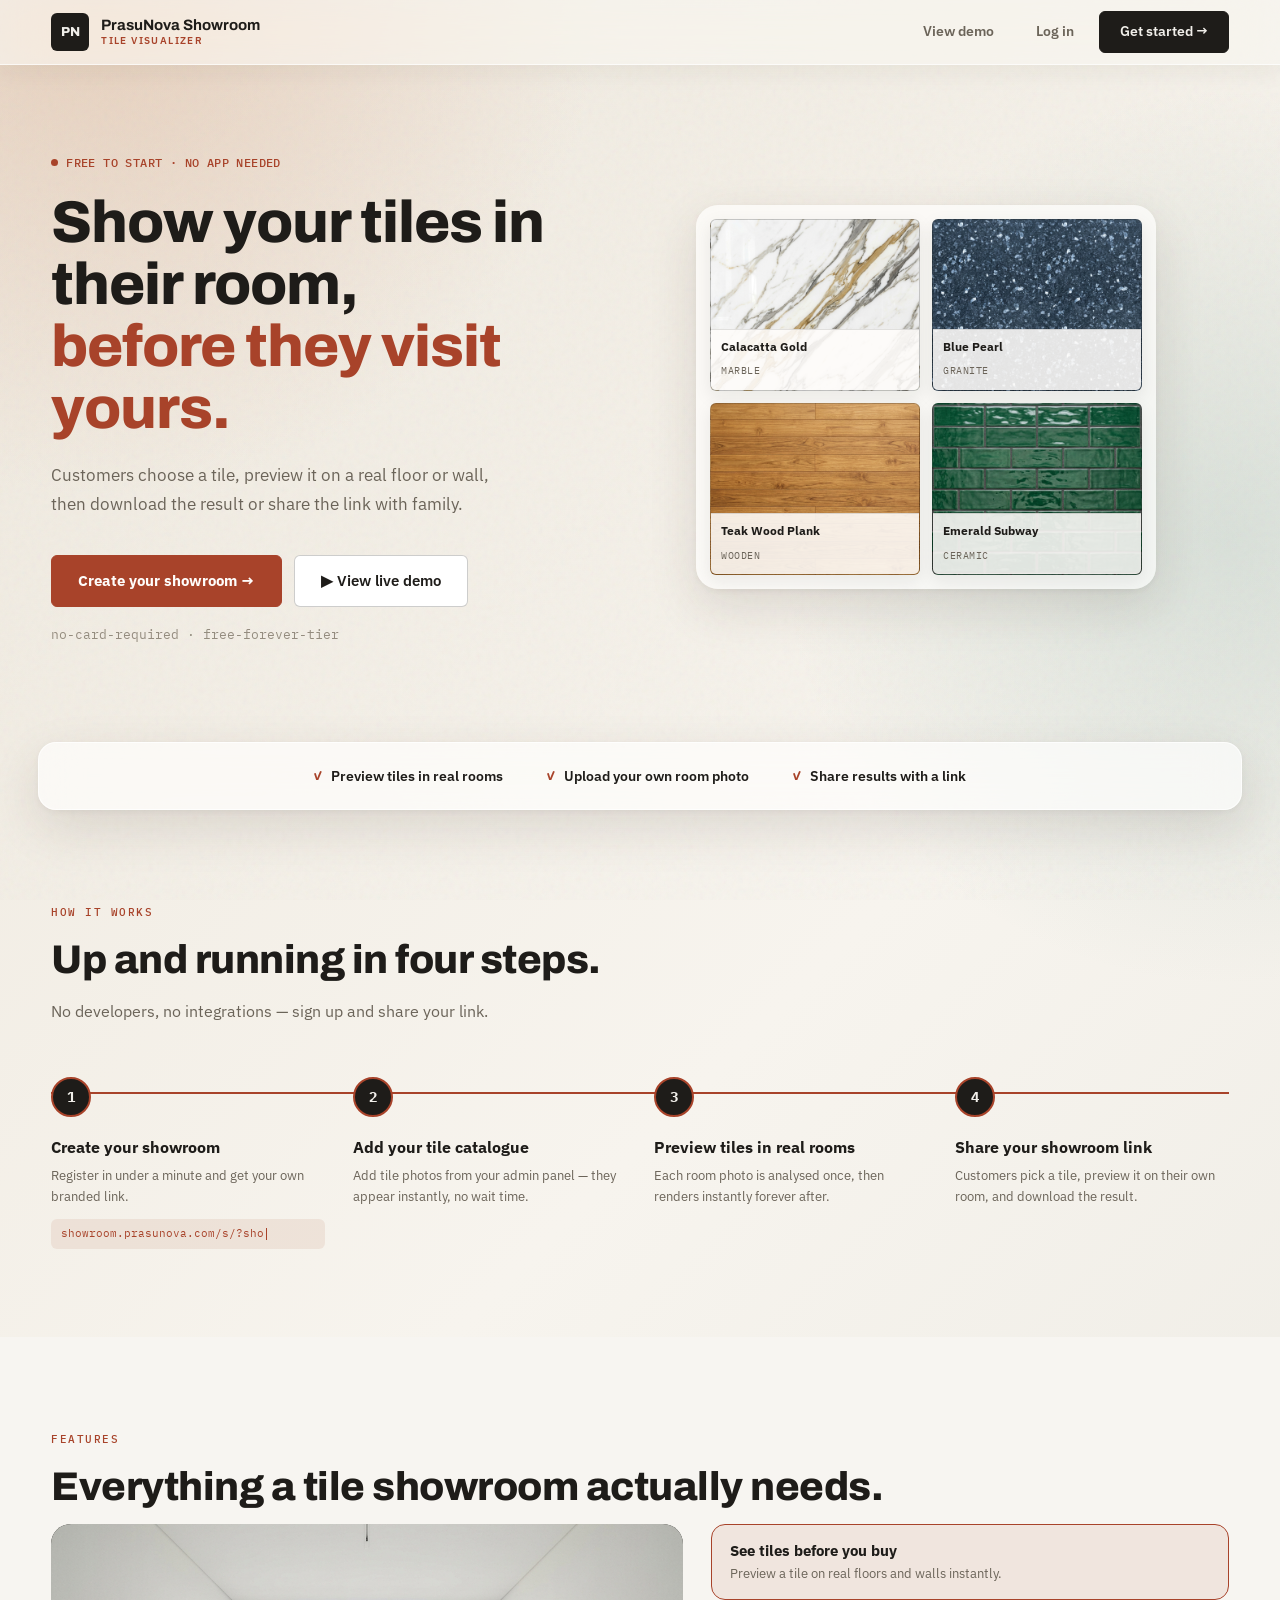
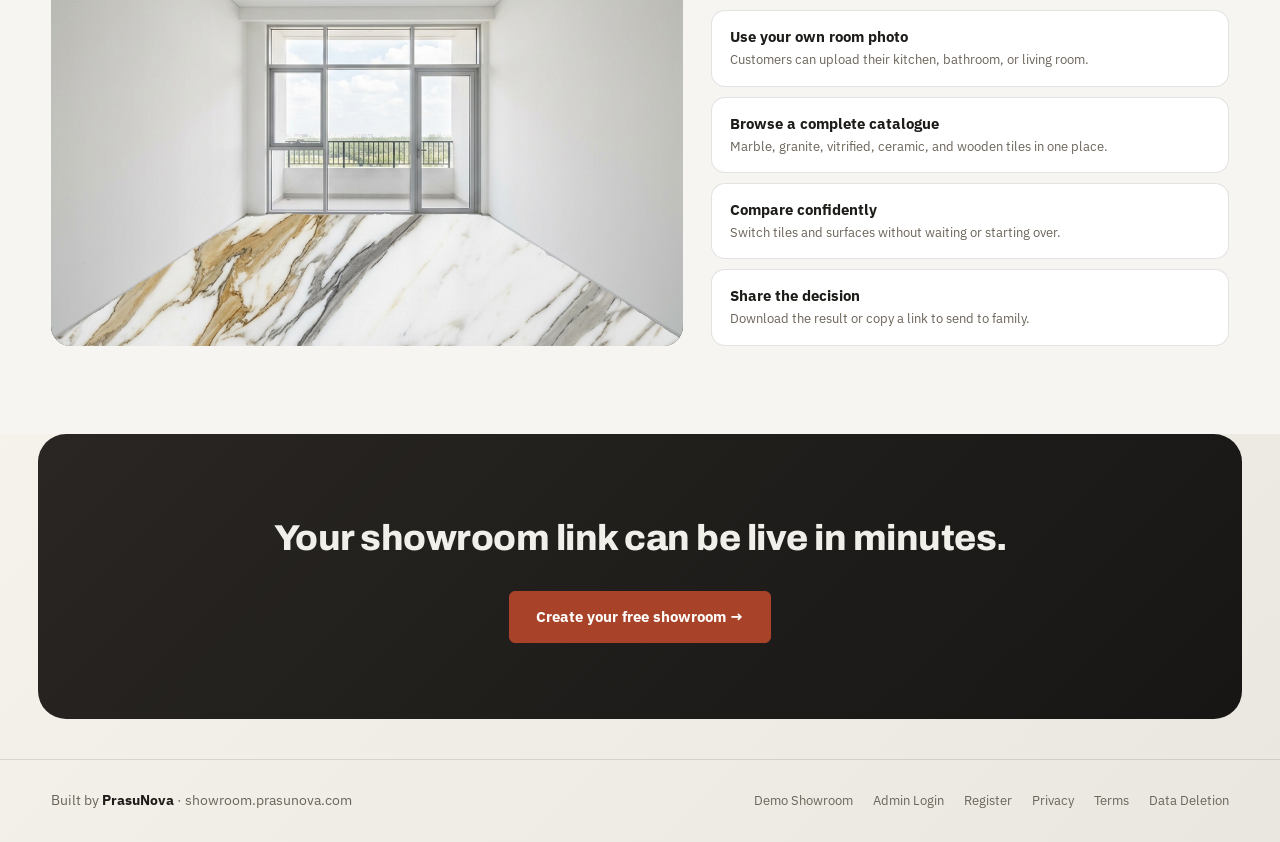
==== commit 6fd539fa: "fix: toolkit tile overlay covering the whole panel instead of just the floor The floor mask PNG is 8" ====
--- a/docs/index.html
+++ b/docs/index.html
@@ -195,6 +195,10 @@
       -webkit-mask-size: cover; mask-size: cover;
       -webkit-mask-position: center; mask-position: center;
       -webkit-mask-repeat: no-repeat; mask-repeat: no-repeat;
+      /* The mask PNG is 8-bit grayscale with no alpha channel. CSS mask-image
+         defaults to reading the ALPHA channel (which is fully opaque here,
+         i.e. "show everything") unless told to read luminance instead. */
+      mask-mode: luminance;
       animation: toolkit-fade-in .6s ease forwards .15s;
     }
     @keyframes toolkit-fade-in { to { opacity: .92; } }
--- a/docs/styles.css
+++ b/docs/styles.css
@@ -637,6 +637,51 @@
 .auth-glass .btn-primary { border-radius: 12px; box-shadow: 0 8px 18px rgba(168,67,42,.22); }
 .auth-glass footer { color: rgba(65,55,46,.72); background: transparent; }
 
+/* ─── LEGAL PAGES (privacy / terms / data-deletion) ───
+   Deliberately restrained glass use: long-form text prioritises contrast
+   and line length over decoration, per the site's own design principles. */
+.legal-header {
+  position: sticky; top: 0; z-index: 50; display: flex; align-items: center; gap: 16px;
+  padding: 14px clamp(16px, 3vw, 32px); background: rgba(248,246,241,.75);
+  backdrop-filter: blur(20px) saturate(150%); border-bottom: 1px solid rgba(255,255,255,.65);
+}
+.legal-header-brand { font-family: var(--font-display); font-weight: 800; font-size: 15px; color: var(--ink); }
+
+.legal-shell {
+  display: grid; grid-template-columns: 200px minmax(0, 720px); gap: 48px;
+  max-width: 1000px; margin: 0 auto; padding: 40px clamp(16px, 3vw, 32px) 80px; justify-content: center;
+}
+.legal-shell.no-toc { grid-template-columns: minmax(0, 720px); }
+.legal-toc { position: sticky; top: 84px; align-self: start; display: flex; flex-direction: column; gap: 2px; font-size: 13px; }
+.legal-toc-label { font-family: var(--font-mono); font-size: 11px; text-transform: uppercase; letter-spacing: .6px; color: var(--muted); margin-bottom: 6px; }
+.legal-toc a { color: var(--muted); text-decoration: none; padding: 5px 0 5px 10px; border-left: 2px solid transparent; transition: var(--transition); }
+.legal-toc a:hover { color: var(--ink); border-left-color: var(--border-strong); }
+
+.legal-doc {
+  background: rgba(255,255,255,.92); border: 1px solid var(--border);
+  border-radius: 20px; padding: clamp(24px, 4vw, 48px); box-shadow: var(--shadow);
+  line-height: 1.75; color: var(--ink);
+}
+.legal-doc h1 { font-size: clamp(28px, 4vw, 38px); margin-bottom: 8px; }
+.legal-doc .legal-meta { font-family: var(--font-mono); font-size: 12.5px; color: var(--muted); margin-bottom: 28px; }
+.legal-doc h2 { font-size: 19px; margin-top: 34px; margin-bottom: 10px; scroll-margin-top: 100px; }
+.legal-doc p, .legal-doc li { font-size: 15px; color: var(--ink); }
+.legal-doc ul, .legal-doc ol { padding-left: 22px; margin: 10px 0; }
+.legal-doc a { color: var(--accent); }
+
+.legal-cta { margin-top: 40px; padding: 24px; border-radius: 16px; background: var(--accent-tint); border: 1px solid rgba(168,67,42,.22); }
+.legal-cta h3 { font-size: 16px; margin-bottom: 6px; }
+.legal-cta p { font-size: 13.5px; color: var(--muted); margin-bottom: 14px; }
+
+.legal-footer { text-align: center; padding: 24px; font-size: 12px; color: var(--muted); }
+.legal-footer a { color: var(--muted); text-decoration: none; }
+.legal-footer a:hover { color: var(--accent); }
+
+@media (max-width: 860px) {
+  .legal-shell { grid-template-columns: 1fr; }
+  .legal-toc { display: none; }
+}
+
 /* ─── ADMIN DASHBOARD ─── */
 .admin-loading { min-height: 100vh; display: flex; align-items: center; justify-content: center; }
 .admin-glass .admin-shell { max-width: none; margin: 0; padding: 0 0 48px; }
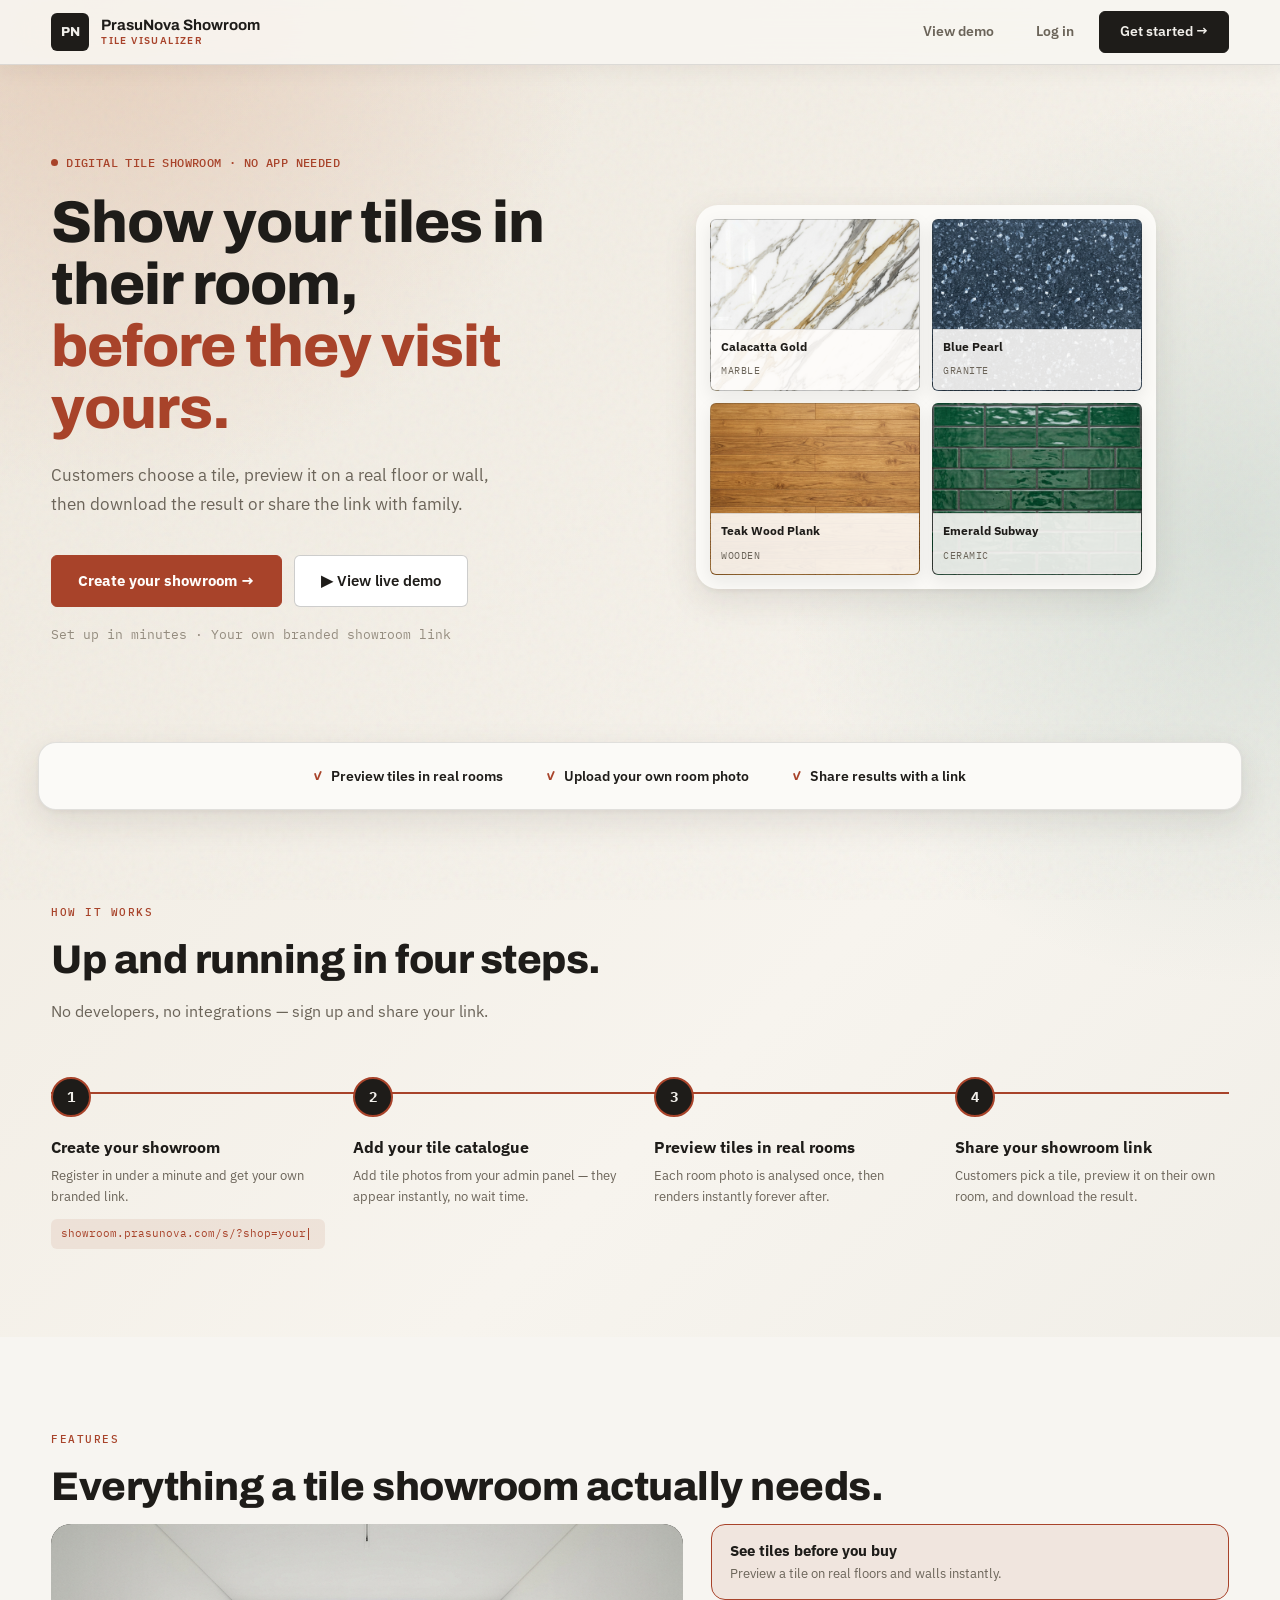
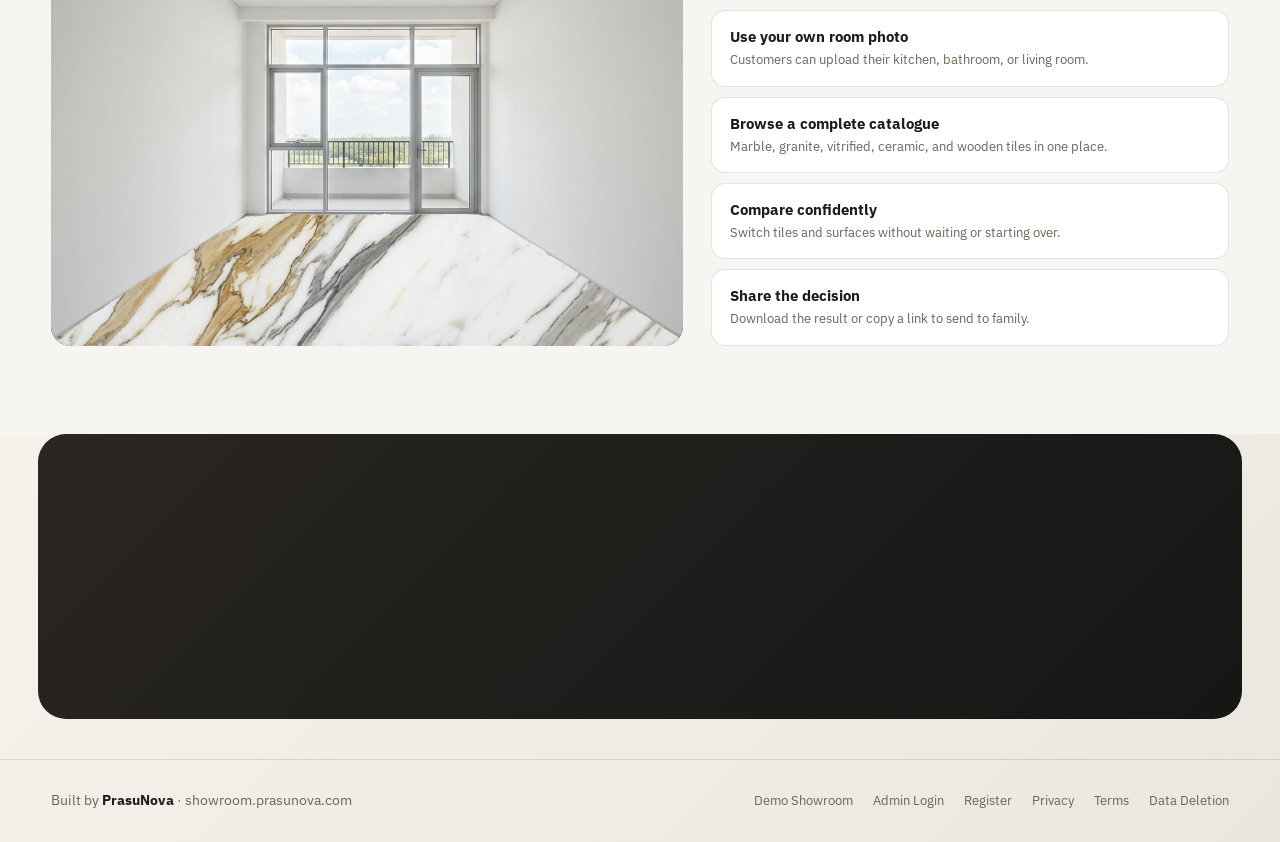
==== commit 8bb5631b: "UI pass: fix contrast, centre auth card, professionalise copy Foundation: the shared glass variables" ====
--- a/docs/index.html
+++ b/docs/index.html
@@ -4,7 +4,7 @@
   <meta charset="UTF-8" />
   <meta name="viewport" content="width=device-width, initial-scale=1.0" />
   <title>PrasuNova Showroom — AI Tile Visualizer for Your Store</title>
-  <meta name="description" content="Give your tile showroom a digital presence. Customers preview real granite and tile textures on real room photos — powered by AI. Free to start." />
+  <meta name="description" content="Give your tile showroom a digital presence. Customers preview real granite and tile textures on real room photos, then share the result — all from your own branded link." />
   <link rel="icon" href="data:image/svg+xml,%3Csvg xmlns='http://www.w3.org/2000/svg' viewBox='0 0 64 64'%3E%3Crect width='64' height='64' rx='14' fill='%23A8432A'/%3E%3Ctext x='32' y='44' font-family='Arial,Helvetica,sans-serif' font-size='30' font-weight='700' fill='%23F1EFEA' text-anchor='middle'%3EPN%3C/text%3E%3C/svg%3E" />
   <link rel="stylesheet" href="styles.css" />
   <style>
@@ -337,7 +337,7 @@
 <!-- ═══ HERO ═══════════════════════════════════════════════════════════════════ -->
 <section class="hero">
   <div>
-    <div class="hero-eyebrow">FREE TO START · NO APP NEEDED</div>
+    <div class="hero-eyebrow">DIGITAL TILE SHOWROOM · NO APP NEEDED</div>
     <h1 class="hero-h1">Show your tiles in their room,<br /><em>before they visit yours.</em></h1>
     <p class="hero-sub">
       Customers choose a tile, preview it on a real floor or wall, then download
@@ -347,7 +347,7 @@
       <a href="/admin/register.html" class="hero-btn-primary" id="hero-cta-register">Create your showroom →</a>
       <a href="/s/?shop=demo" class="hero-btn-secondary" id="hero-cta-demo">▶ View live demo</a>
     </div>
-    <p class="hero-note">no-card-required · free-forever-tier</p>
+    <p class="hero-note">Set up in minutes · Your own branded showroom link</p>
   </div>
 
   <div class="swatch-board reveal">
@@ -526,7 +526,7 @@
 <!-- ═══ CTA STRIP ════════════════════════════════════════════════════════════════ -->
 <div class="cta-strip">
   <h2 class="reveal">Your showroom link can be live in minutes.</h2>
-  <a href="/admin/register.html" class="hero-btn-primary reveal" id="footer-cta-register">Create your free showroom →</a>
+  <a href="/admin/register.html" class="hero-btn-primary reveal" id="footer-cta-register">Create your showroom →</a>
 </div>
 
 <!-- ═══ FOOTER ════════════════════════════════════════════════════════════════════ -->
--- a/docs/styles.css
+++ b/docs/styles.css
@@ -37,6 +37,10 @@
   --success-tint:  rgba(63,125,92,0.10);
   --danger:        #A9382A;
   --danger-tint:   rgba(169,56,42,0.09);
+
+  /* Raised surface + focus ring (design-token set, per contrast spec) */
+  --surface-raised: #FFFFFF;
+  --focus-ring:     rgba(168,67,42,0.35);
 
   --radius:        6px;
   --radius-sm:     4px;
@@ -304,6 +308,39 @@
 .room-name-label { font-family: var(--font-display); font-weight: 700; font-size: 15px; flex: 1; color: var(--ink); }
 .surface-toggle { display: flex; gap: 4px; }
 
+/* Tile size — the tile images are photos of already-laid floors, so their real
+   world scale is unknowable for owner uploads. This is the visitor's dial. */
+.scale-control { display: flex; align-items: center; gap: 8px; }
+.scale-control label {
+  font-size: 12px; color: var(--muted); white-space: nowrap; letter-spacing: .02em;
+}
+.scale-control input[type="range"] {
+  -webkit-appearance: none; appearance: none;
+  width: 108px; height: 4px; border-radius: 999px; cursor: pointer;
+  background: var(--line); outline: none;
+}
+.scale-control input[type="range"]::-webkit-slider-thumb {
+  -webkit-appearance: none; appearance: none;
+  width: 14px; height: 14px; border-radius: 50%;
+  background: var(--accent); border: 0; cursor: pointer;
+}
+.scale-control input[type="range"]::-moz-range-thumb {
+  width: 14px; height: 14px; border-radius: 50%;
+  background: var(--accent); border: 0; cursor: pointer;
+}
+.scale-control input[type="range"]:focus-visible { outline: 2px solid var(--accent); outline-offset: 3px; }
+.scale-reset {
+  background: none; border: 0; padding: 2px 4px; cursor: pointer;
+  font-size: 11px; color: var(--muted); text-decoration: underline;
+}
+.scale-reset:hover { color: var(--accent); }
+
+@media (max-width: 640px) {
+  /* Toolbar stacks on phones; let the slider take the width it needs. */
+  .scale-control { width: 100%; justify-content: space-between; }
+  .scale-control input[type="range"] { flex: 1; width: auto; }
+}
+
 .canvas-wrapper {
   position: relative; display: flex; align-items: center; justify-content: center;
   min-height: 400px; background: var(--ink); padding: 20px;
@@ -460,10 +497,12 @@
    Scoped to /s/ only: the application behaviour remains entirely in JS.
    ====================================================================== */
 .showroom-app {
-  --glass: rgba(255, 255, 255, 0.66);
-  --glass-strong: rgba(255, 255, 255, 0.84);
-  --glass-border: rgba(255, 255, 255, 0.72);
-  --ambient-shadow: 0 18px 50px rgba(50, 37, 25, 0.12), 0 2px 8px rgba(50, 37, 25, 0.05);
+  /* Reading surfaces are near-solid so text and controls always keep contrast.
+     Translucent glass is reserved for the floating header and small overlays. */
+  --glass: #FBFAF7;
+  --glass-strong: #FFFFFF;
+  --glass-border: rgba(30, 28, 25, 0.12);
+  --ambient-shadow: 0 12px 34px rgba(50, 37, 25, 0.10), 0 2px 6px rgba(50, 37, 25, 0.05);
   --soft-ease: cubic-bezier(.22, 1, .36, 1);
   background:
     radial-gradient(circle at 8% 0%, rgba(214, 154, 118, 0.32), transparent 31rem),
@@ -477,8 +516,8 @@
 }
 .showroom-app .app-header {
   height: 76px; padding: 0 clamp(18px, 3vw, 44px);
-  background: rgba(248, 246, 241, 0.64); border-bottom-color: rgba(255,255,255,.68);
-  box-shadow: 0 8px 24px rgba(44, 35, 26, .05); backdrop-filter: blur(22px) saturate(150%);
+  background: rgba(248, 246, 241, 0.9); border-bottom-color: var(--border);
+  box-shadow: 0 6px 20px rgba(44, 35, 26, .05); backdrop-filter: blur(18px) saturate(140%);
 }
 .showroom-app .logo-badge {
   width: 42px; height: 42px; border-radius: 14px;
@@ -488,11 +527,11 @@
 .showroom-app .logo-name { font-size: 16px; letter-spacing: -.3px; }
 .showroom-app .logo-tag { color: var(--kota); font-size: 9px; }
 .showroom-app .header-nav {
-  padding: 4px; border: 1px solid rgba(255,255,255,.78); border-radius: 14px;
-  background: rgba(255,255,255,.38); box-shadow: inset 0 1px rgba(255,255,255,.65);
+  padding: 4px; border: 1px solid var(--border); border-radius: 14px;
+  background: var(--surface-alt);
 }
 .showroom-app .nav-tab { border-radius: 10px; padding: 8px 14px; }
-.showroom-app .nav-tab.active { background: rgba(255,255,255,.82); box-shadow: 0 3px 9px rgba(38,30,24,.1); }
+.showroom-app .nav-tab.active { background: var(--surface); color: var(--ink); box-shadow: 0 2px 6px rgba(38,30,24,.12); }
 .showroom-app .app-body {
   width: 100%; max-width: none; min-height: calc(100vh - 76px);
   grid-template-columns: minmax(0, 1fr) 344px; gap: 16px;
@@ -506,36 +545,36 @@
 .showroom-app .tile-sidebar { border-radius: 22px; top: 98px; max-height: calc(100vh - 122px); }
 .showroom-app .tab-row { padding: 18px 20px; border-bottom-color: rgba(87,69,48,.10); }
 .showroom-app .filter-btn, .showroom-app .tab-btn, .showroom-app .surface-btn {
-  background: rgba(255,255,255,.34); border-color: rgba(94,74,55,.12); padding: 7px 14px;
+  background: var(--surface); border-color: var(--border); color: var(--muted); padding: 7px 14px;
 }
 .showroom-app .filter-btn:hover, .showroom-app .tab-btn:hover, .showroom-app .surface-btn:hover {
-  background: rgba(255,255,255,.76); border-color: rgba(168,67,42,.36); transform: translateY(-1px);
+  background: var(--surface-alt); border-color: var(--border-strong); color: var(--ink);
 }
 .showroom-app .filter-btn.active, .showroom-app .tab-btn.active, .showroom-app .surface-btn.active {
   background: linear-gradient(135deg, #292623, #403a34); border-color: #292623; box-shadow: 0 4px 12px rgba(30,28,25,.16);
 }
 .showroom-app .room-grid { gap: 18px; padding: 22px; }
 .showroom-app .room-card {
-  border-radius: 16px; border-color: rgba(255,255,255,.65); background: rgba(255,255,255,.5);
-  box-shadow: 0 5px 16px rgba(47,37,27,.06); transition: transform .45s var(--soft-ease), box-shadow .45s var(--soft-ease), border-color .3s ease;
-  animation: showroom-card-in .56s var(--soft-ease) both;
+  border-radius: 16px; border-color: var(--border); background: var(--surface);
+  box-shadow: 0 5px 16px rgba(47,37,27,.06); transition: transform .3s var(--soft-ease), box-shadow .3s var(--soft-ease), border-color .2s ease;
+  animation: showroom-card-in .5s var(--soft-ease) both;
 }
 .showroom-app .room-card:nth-child(2) { animation-delay: .05s; }
 .showroom-app .room-card:nth-child(3) { animation-delay: .1s; }
 .showroom-app .room-card:nth-child(4) { animation-delay: .15s; }
 .showroom-app .room-card:nth-child(5) { animation-delay: .2s; }
 .showroom-app .room-card:nth-child(6) { animation-delay: .25s; }
-.showroom-app .room-card:hover { border-color: rgba(168,67,42,.48); transform: translateY(-7px) scale(1.012); box-shadow: 0 18px 32px rgba(50,37,25,.16); }
-.showroom-app .room-card img { transition: transform .7s var(--soft-ease), filter .5s ease; }
-.showroom-app .room-card:hover img { transform: scale(1.055); filter: saturate(1.08) contrast(1.02); }
-.showroom-app .room-card-info { padding: 14px 15px; background: linear-gradient(135deg, rgba(255,255,255,.82), rgba(255,255,255,.52)); }
+.showroom-app .room-card:hover { border-color: var(--accent); transform: translateY(-3px); box-shadow: 0 14px 26px rgba(50,37,25,.14); }
+.showroom-app .room-card img { transition: transform .4s var(--soft-ease), filter .4s ease; }
+.showroom-app .room-card:hover img { transform: scale(1.03); filter: saturate(1.05); }
+.showroom-app .room-card-info { padding: 14px 15px; background: var(--surface); border-top: 1px solid var(--border); }
 .showroom-app .room-card-name { font-size: 14px; }
 .showroom-app .room-card-badge { background: rgba(31,29,26,.78); backdrop-filter: blur(10px); }
-.showroom-app .viewer-toolbar { padding: 16px 20px; border-bottom-color: rgba(87,69,48,.1); background: rgba(255,255,255,.32); }
+.showroom-app .viewer-toolbar { padding: 16px 20px; border-bottom-color: var(--border); background: var(--surface); }
 .showroom-app .back-btn, .showroom-app .action-btn.secondary {
-  background: rgba(255,255,255,.5); border-color: rgba(255,255,255,.78); box-shadow: inset 0 1px rgba(255,255,255,.7);
-}
-.showroom-app .back-btn:hover, .showroom-app .action-btn.secondary:hover { background: rgba(255,255,255,.88); transform: translateY(-1px); }
+  background: var(--surface); border-color: var(--border); color: var(--ink);
+}
+.showroom-app .back-btn:hover, .showroom-app .action-btn.secondary:hover { background: var(--surface-alt); border-color: var(--border-strong); }
 .showroom-app .canvas-wrapper {
   min-height: 430px; padding: clamp(14px, 2.5vw, 30px);
   background: radial-gradient(circle at 50% 0%, #5b5550, #252321 73%);
@@ -545,19 +584,25 @@
   background: linear-gradient(120deg, rgba(255,255,255,.09), transparent 32%, transparent 70%, rgba(0,0,0,.16));
 }
 .showroom-app #tile-canvas { border-radius: 12px; box-shadow: 0 18px 36px rgba(0,0,0,.42); position: relative; z-index: 1; }
-.showroom-app .viewer-actions { border-top-color: rgba(87,69,48,.1); background: rgba(255,255,255,.26); }
+.showroom-app .viewer-actions { border-top-color: var(--border); background: var(--surface); }
 .showroom-app .action-btn.primary { border-radius: 12px; box-shadow: 0 8px 16px rgba(168,67,42,.22); }
 .showroom-app .sidebar-header { padding: 20px 18px 6px; }
 .showroom-app .sidebar-header h2 { font-size: 16px; letter-spacing: -.25px; }
 .showroom-app .tile-grid { gap: 7px; padding: 10px 12px 18px; }
-.showroom-app .tile-card { padding: 9px; border-radius: 13px; border-color: transparent; }
-.showroom-app .tile-card:hover { background: rgba(255,255,255,.7); border-color: rgba(255,255,255,.8); transform: translateX(-2px); }
-.showroom-app .tile-card.selected { background: linear-gradient(135deg, rgba(168,67,42,.15), rgba(255,255,255,.7)); border-color: rgba(168,67,42,.42); box-shadow: 0 6px 16px rgba(108,56,36,.1); }
+.showroom-app .tile-card { padding: 9px; border-radius: 13px; border: 1px solid transparent; position: relative; }
+.showroom-app .tile-card:hover { background: var(--surface-alt); border-color: var(--border); }
+/* Selected tile must be unmistakable: solid tint, 2px accent outline, and a check. */
+.showroom-app .tile-card.selected { background: var(--accent-tint); border: 2px solid var(--accent); box-shadow: 0 4px 12px rgba(108,56,36,.12); }
+.showroom-app .tile-card.selected::after {
+  content: "✓"; position: absolute; top: 7px; right: 9px;
+  width: 18px; height: 18px; border-radius: 50%; background: var(--accent); color: #fff;
+  font-size: 11px; font-weight: 700; display: flex; align-items: center; justify-content: center;
+}
 .showroom-app .tile-thumb { width: 52px; height: 52px; border-radius: 10px; box-shadow: 0 3px 8px rgba(42,33,26,.12); }
 .showroom-app .tile-price { color: var(--accent-deep); }
 .showroom-app .modal-overlay { background: rgba(35,31,27,.48); backdrop-filter: blur(14px) saturate(125%); }
-.showroom-app .modal { border-radius: 22px; background: rgba(255,255,255,.84); border-color: rgba(255,255,255,.72); box-shadow: 0 26px 80px rgba(20,17,14,.3); backdrop-filter: blur(24px); animation: showroom-modal-in .42s var(--soft-ease) both; }
-.showroom-app .file-drop-zone { border-radius: 15px; background: rgba(255,255,255,.45); border-color: rgba(95,73,54,.22); }
+.showroom-app .modal { border-radius: 22px; background: var(--surface); border-color: var(--border); box-shadow: 0 26px 80px rgba(20,17,14,.28); animation: showroom-modal-in .42s var(--soft-ease) both; }
+.showroom-app .file-drop-zone { border-radius: 15px; background: var(--surface-alt); border-color: var(--border-strong); }
 .showroom-app .file-drop-zone:hover, .showroom-app .file-drop-zone.drag-over { transform: scale(1.01); box-shadow: 0 12px 25px rgba(168,67,42,.1); }
 .showroom-app .toast { border-radius: 14px; background: rgba(31,29,26,.9); border-color: rgba(255,255,255,.14); backdrop-filter: blur(12px); animation: showroom-toast-in .35s var(--soft-ease); }
 .showroom-app .app-footer { color: rgba(65,55,46,.72); }
@@ -592,10 +637,11 @@
    this only ever adds classes and restyles existing selectors.
    ====================================================================== */
 .site-glass, .auth-glass {
-  --glass: rgba(255, 255, 255, 0.66);
-  --glass-strong: rgba(255, 255, 255, 0.84);
-  --glass-border: rgba(255, 255, 255, 0.72);
-  --ambient-shadow: 0 18px 50px rgba(50, 37, 25, 0.12), 0 2px 8px rgba(50, 37, 25, 0.05);
+  /* Near-solid reading surfaces (see .showroom-app for rationale). */
+  --glass: #FBFAF7;
+  --glass-strong: #FFFFFF;
+  --glass-border: rgba(30, 28, 25, 0.12);
+  --ambient-shadow: 0 12px 34px rgba(50, 37, 25, 0.10), 0 2px 6px rgba(50, 37, 25, 0.05);
   --soft-ease: cubic-bezier(.22, 1, .36, 1);
   background:
     radial-gradient(circle at 8% 0%, rgba(214, 154, 118, 0.32), transparent 31rem),
@@ -614,26 +660,32 @@
   display: inline-flex; align-items: center; gap: 6px;
   font-family: var(--font-body); font-size: 13px; font-weight: 600; color: var(--muted);
   text-decoration: none; padding: 7px 14px; border-radius: 100px;
-  border: 1px solid var(--border); background: rgba(255,255,255,.4);
+  border: 1px solid var(--border); background: var(--surface);
   transition: var(--transition); flex-shrink: 0;
 }
-.back-btn:hover { color: var(--ink); background: rgba(255,255,255,.75); border-color: var(--border-strong); }
+.back-btn:hover { color: var(--ink); background: var(--surface-alt); border-color: var(--border-strong); }
 .back-btn-arrow { font-size: 14px; line-height: 1; }
 .back-btn-short { display: none; }
 @media (max-width: 480px) { .back-btn-full { display: none; } .back-btn-short { display: inline; } }
 
 /* ─── AUTH CARD (login / register / forgot-password) ─── */
-.auth-glass { display: flex; flex-direction: column; }
-.auth-glass .back-link-wrap { text-align: center; padding: 22px 0 0; }
+/* Auth is a focused, centred task — a proper card, never a full-width sheet.
+   Page-level layout is scoped to pure auth pages (register / forgot-password);
+   the admin page also carries .auth-glass but must stay a full-width dashboard. */
+.auth-glass:not(.admin-glass) { display: flex; flex-direction: column; min-height: 100vh; padding: 0 16px 24px; }
+.auth-glass:not(.admin-glass) .back-link-wrap { padding: 22px 2px 0; }
+.auth-glass:not(.admin-glass) footer { margin-top: auto; padding-top: 28px; }
+/* The card itself: capped width, centred, real padding — on every auth page. */
 .auth-glass .auth-wrap, .auth-glass .login-wrap {
-  background: var(--glass) !important; border: 1px solid var(--glass-border) !important;
-  box-shadow: var(--ambient-shadow) !important; backdrop-filter: blur(24px) saturate(150%);
-  border-radius: 22px !important; animation: showroom-modal-in .45s var(--soft-ease) both;
+  width: 100%; max-width: 420px; margin: clamp(24px, 7vh, 72px) auto 0; padding: clamp(26px, 4vw, 36px);
+  background: var(--surface) !important; border: 1px solid var(--border) !important;
+  box-shadow: var(--ambient-shadow) !important;
+  border-radius: 20px !important; animation: showroom-modal-in .45s var(--soft-ease) both;
 }
 .auth-glass .form-row input, .auth-glass .form-row select {
-  background: rgba(255,255,255,.55); border-color: rgba(94,74,55,.16);
-}
-.auth-glass .form-row input:focus { background: rgba(255,255,255,.85); }
+  background: var(--surface); border-color: var(--border);
+}
+.auth-glass .form-row input:focus { background: var(--surface); }
 .auth-glass .btn-primary { border-radius: 12px; box-shadow: 0 8px 18px rgba(168,67,42,.22); }
 .auth-glass footer { color: rgba(65,55,46,.72); background: transparent; }
 
@@ -642,8 +694,8 @@
    and line length over decoration, per the site's own design principles. */
 .legal-header {
   position: sticky; top: 0; z-index: 50; display: flex; align-items: center; gap: 16px;
-  padding: 14px clamp(16px, 3vw, 32px); background: rgba(248,246,241,.75);
-  backdrop-filter: blur(20px) saturate(150%); border-bottom: 1px solid rgba(255,255,255,.65);
+  padding: 14px clamp(16px, 3vw, 32px); background: rgba(248,246,241,.92);
+  backdrop-filter: blur(18px) saturate(140%); border-bottom: 1px solid var(--border);
 }
 .legal-header-brand { font-family: var(--font-display); font-weight: 800; font-size: 15px; color: var(--ink); }
 
@@ -658,7 +710,7 @@
 .legal-toc a:hover { color: var(--ink); border-left-color: var(--border-strong); }
 
 .legal-doc {
-  background: rgba(255,255,255,.92); border: 1px solid var(--border);
+  background: var(--surface); border: 1px solid var(--border);
   border-radius: 20px; padding: clamp(24px, 4vw, 48px); box-shadow: var(--shadow);
   line-height: 1.75; color: var(--ink);
 }
@@ -688,8 +740,8 @@
 .admin-glass .admin-header-bar {
   position: sticky; top: 0; z-index: 50; display: flex; align-items: center; justify-content: space-between;
   gap: 16px; padding: 14px clamp(12px, 3vw, 32px); margin-bottom: 20px;
-  background: rgba(248, 246, 241, 0.7); backdrop-filter: blur(22px) saturate(150%);
-  border-bottom: 1px solid rgba(255,255,255,.68); box-shadow: 0 8px 24px rgba(44,35,26,.05);
+  background: rgba(248, 246, 241, 0.92); backdrop-filter: blur(18px) saturate(140%);
+  border-bottom: 1px solid var(--border); box-shadow: 0 6px 20px rgba(44,35,26,.05);
 }
 .admin-glass .admin-header-left { display: flex; align-items: center; gap: 14px; min-width: 0; }
 .admin-glass .admin-header-shop { font-family: var(--font-display); font-weight: 800; font-size: 16px; color: var(--ink); white-space: nowrap; overflow: hidden; text-overflow: ellipsis; }
@@ -712,9 +764,9 @@
 .admin-glass .glass-card h3 { margin-top: 0 !important; }
 .admin-glass .admin-catalogue-head { display: flex; align-items: baseline; justify-content: space-between; margin-bottom: 16px; }
 .admin-glass .tile-admin-grid { display: grid; grid-template-columns: repeat(auto-fill, minmax(180px, 1fr)); gap: 14px; }
-.admin-glass .tile-admin-card { background: rgba(255,255,255,.5) !important; border-color: var(--glass-border) !important; border-radius: 14px !important; overflow: hidden; }
+.admin-glass .tile-admin-card { background: var(--surface) !important; border-color: var(--border) !important; border-radius: 14px !important; overflow: hidden; }
 .admin-glass .tile-admin-card img { height: 140px; }
-.admin-glass .form-row input, .admin-glass .form-row select { background: rgba(255,255,255,.55); border-color: rgba(94,74,55,.16); }
+.admin-glass .form-row input, .admin-glass .form-row select { background: var(--surface); border-color: var(--border); }
 
 .admin-glass .profile-plan-badge {
   display: inline-block; font-family: var(--font-mono); font-size: 10.5px;
@@ -745,8 +797,8 @@
 
 /* ─── HOMEPAGE SHELL ─── */
 .site-glass .nav {
-  background: rgba(248, 246, 241, 0.66) !important; backdrop-filter: blur(22px) saturate(150%) !important;
-  border-bottom-color: rgba(255,255,255,.68) !important; box-shadow: 0 8px 24px rgba(44,35,26,.05);
+  background: rgba(248, 246, 241, 0.9) !important; backdrop-filter: blur(18px) saturate(140%) !important;
+  border-bottom-color: var(--border) !important; box-shadow: 0 6px 20px rgba(44,35,26,.05);
 }
 .site-glass .nav-inner, .site-glass .hero, .site-glass .section-inner, .site-glass .footer-inner {
   max-width: none !important;
@@ -758,7 +810,7 @@
 .site-glass .steps-grid, .site-glass .features-grid { background: rgba(94,74,55,.12) !important; }
 .site-glass .step-card { border-radius: 18px; }
 .site-glass .step-card:hover { background: var(--glass-strong) !important; transform: translateY(-3px); transition: var(--transition); }
-.site-glass .pricing-card { border-radius: 18px; background: rgba(255,255,255,.44); }
+.site-glass .pricing-card { border-radius: 18px; background: var(--surface); }
 .site-glass .pricing-card.featured { background: var(--glass-strong); border-color: rgba(41,38,35,.5) !important; }
 .site-glass .trust-strip { border-radius: 18px; margin: 0 clamp(16px, 3vw, 44px); border: 1px solid var(--glass-border); }
 .site-glass .cta-strip { background: linear-gradient(135deg, #292623, #171614); border-radius: 28px; margin: 0 clamp(16px, 3vw, 44px) 40px; }
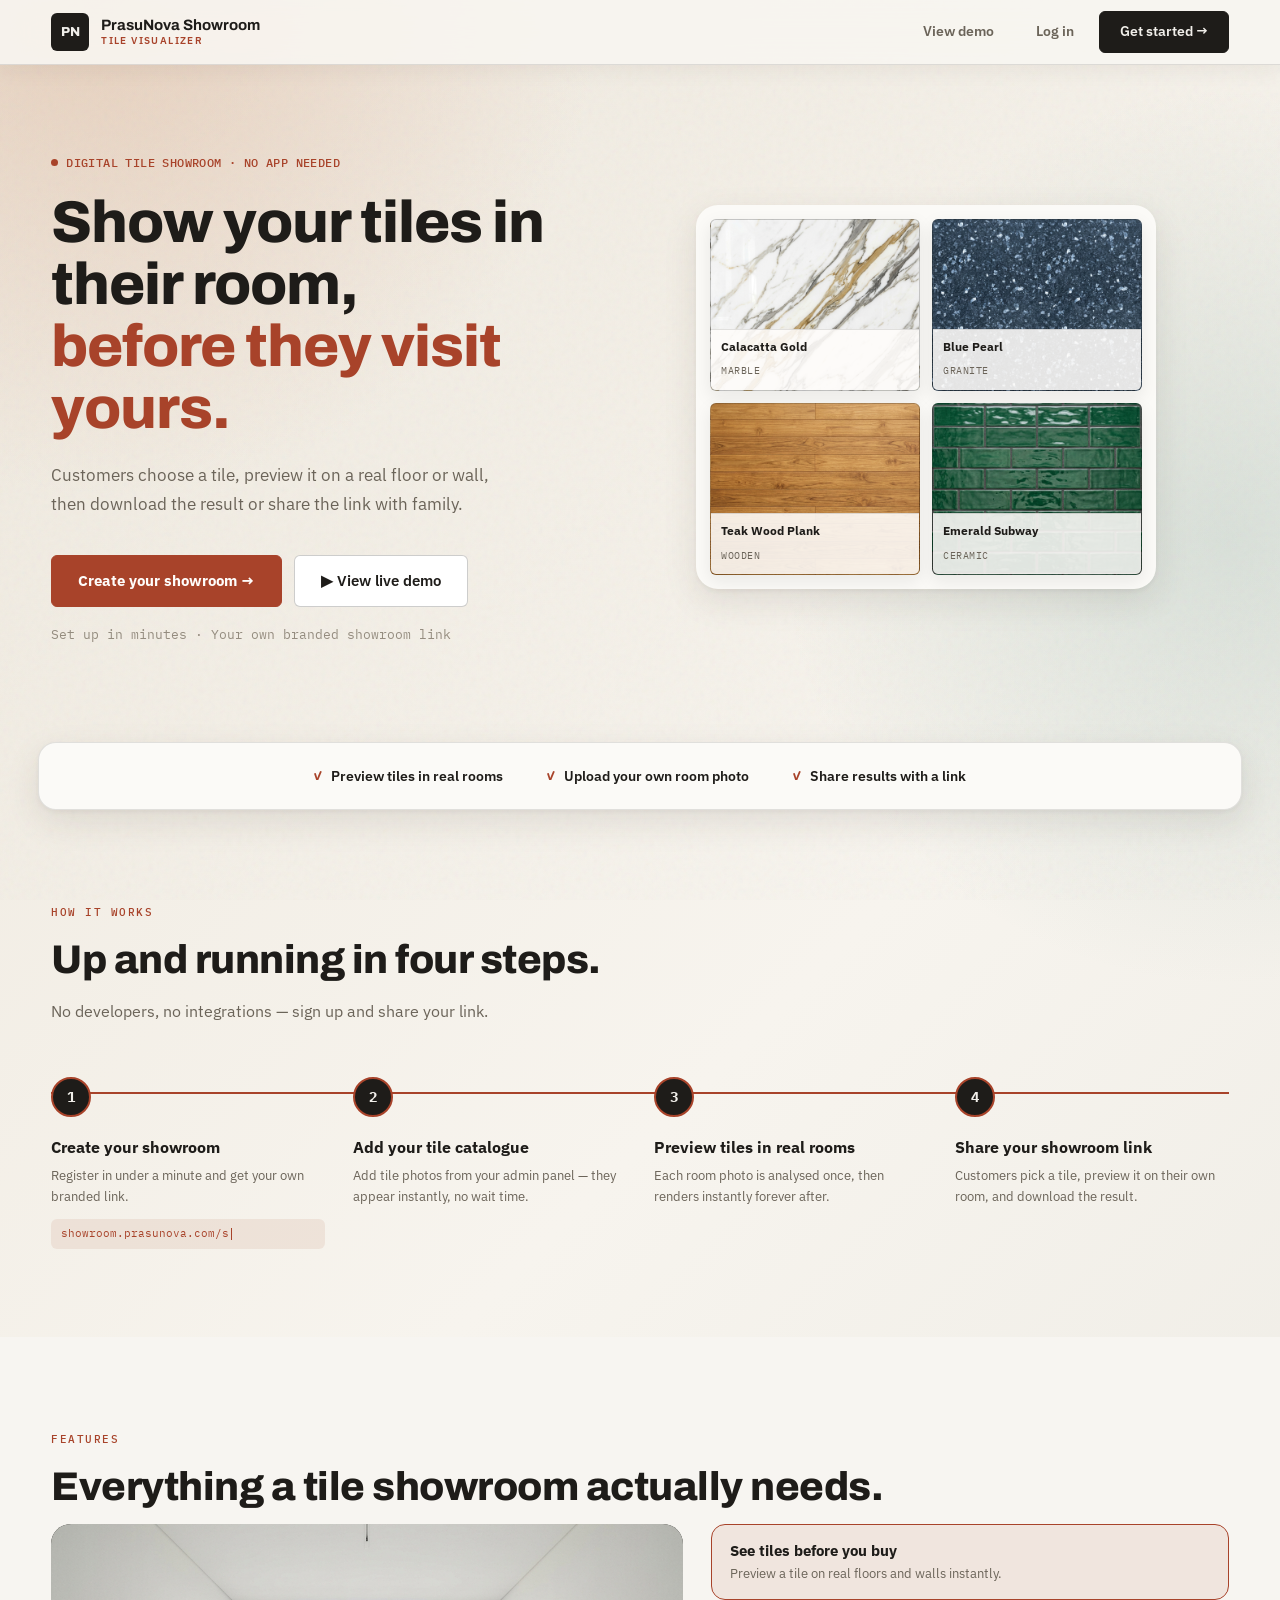
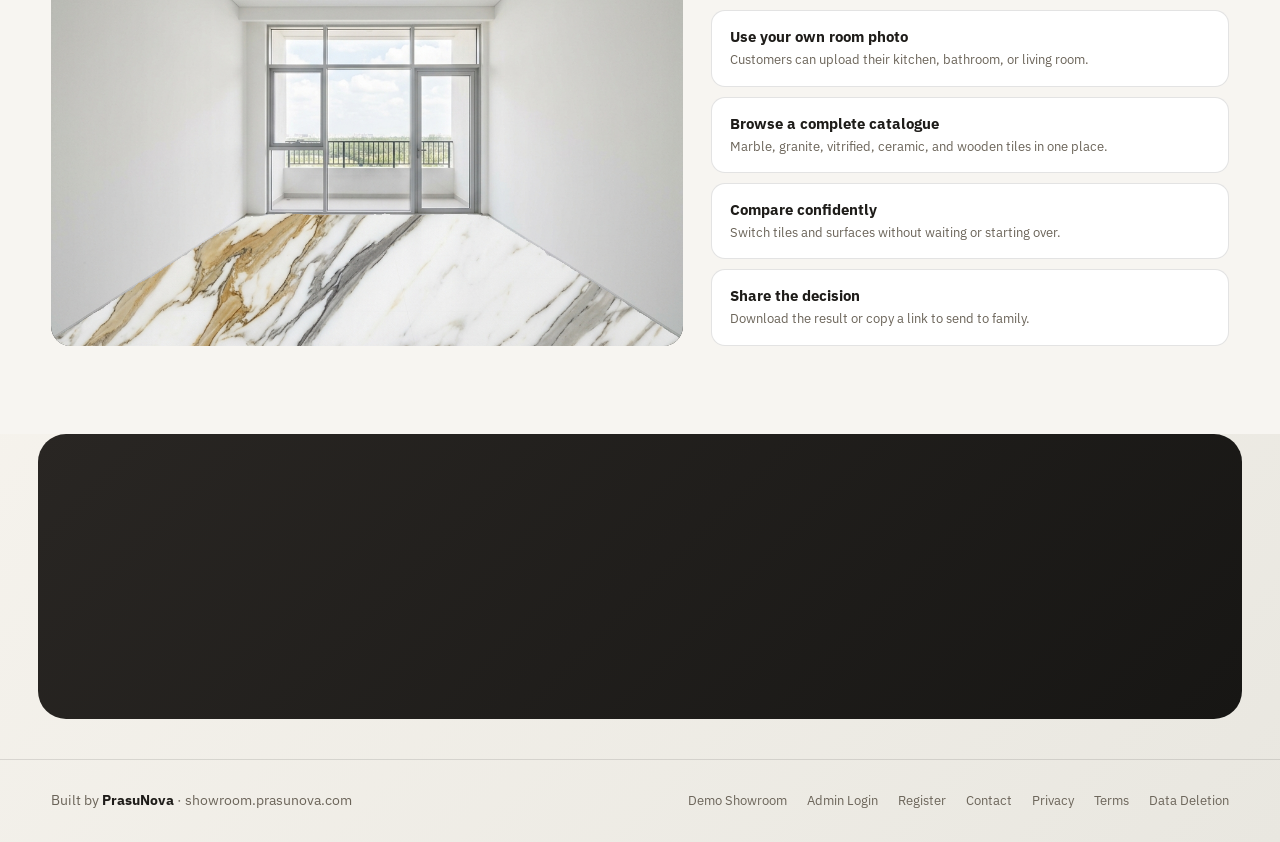
==== commit 69c1d73a: "Add contact form page and footer links New docs/contact.html: centered form (name, email, message) p" ====
--- a/docs/index.html
+++ b/docs/index.html
@@ -537,6 +537,7 @@
       <a href="/s/?shop=demo" id="footer-demo">Demo Showroom</a>
       <a href="/admin/" id="footer-admin">Admin Login</a>
       <a href="/admin/register.html" id="footer-register">Register</a>
+      <a href="/contact.html">Contact</a>
       <a href="/privacy.html">Privacy</a>
       <a href="/terms.html">Terms</a>
       <a href="/data-deletion.html">Data Deletion</a>
--- a/docs/styles.css
+++ b/docs/styles.css
@@ -369,6 +369,7 @@
 }
 .sidebar-header { padding: 18px 18px 4px; }
 .sidebar-header h2 { font-family: var(--font-display); font-size: 14px; font-weight: 700; margin-bottom: 12px; letter-spacing: 0.2px; }
+/* Horizontal list rows: thumbnail on the left, name + finish + price beside it. */
 .tile-grid { flex: 1; overflow-y: auto; display: flex; flex-direction: column; gap: 2px; padding: 8px 10px 16px; }
 
 .tile-card {
@@ -588,17 +589,12 @@
 .showroom-app .action-btn.primary { border-radius: 12px; box-shadow: 0 8px 16px rgba(168,67,42,.22); }
 .showroom-app .sidebar-header { padding: 20px 18px 6px; }
 .showroom-app .sidebar-header h2 { font-size: 16px; letter-spacing: -.25px; }
-.showroom-app .tile-grid { gap: 7px; padding: 10px 12px 18px; }
-.showroom-app .tile-card { padding: 9px; border-radius: 13px; border: 1px solid transparent; position: relative; }
+.showroom-app .tile-grid { gap: 6px; padding: 10px 12px 18px; }
+.showroom-app .tile-card { padding: 8px; border-radius: 12px; border: 1px solid transparent; position: relative; }
 .showroom-app .tile-card:hover { background: var(--surface-alt); border-color: var(--border); }
-/* Selected tile must be unmistakable: solid tint, 2px accent outline, and a check. */
-.showroom-app .tile-card.selected { background: var(--accent-tint); border: 2px solid var(--accent); box-shadow: 0 4px 12px rgba(108,56,36,.12); }
-.showroom-app .tile-card.selected::after {
-  content: "✓"; position: absolute; top: 7px; right: 9px;
-  width: 18px; height: 18px; border-radius: 50%; background: var(--accent); color: #fff;
-  font-size: 11px; font-weight: 700; display: flex; align-items: center; justify-content: center;
-}
-.showroom-app .tile-thumb { width: 52px; height: 52px; border-radius: 10px; box-shadow: 0 3px 8px rgba(42,33,26,.12); }
+/* Selected row: solid tint + 2px accent outline — clearly visible on the solid surface. */
+.showroom-app .tile-card.selected { background: var(--accent-tint); border: 2px solid var(--accent); }
+.showroom-app .tile-thumb { width: 52px; height: 52px; border-radius: 10px; box-shadow: 0 2px 6px rgba(42,33,26,.12); }
 .showroom-app .tile-price { color: var(--accent-deep); }
 .showroom-app .modal-overlay { background: rgba(35,31,27,.48); backdrop-filter: blur(14px) saturate(125%); }
 .showroom-app .modal { border-radius: 22px; background: var(--surface); border-color: var(--border); box-shadow: 0 26px 80px rgba(20,17,14,.28); animation: showroom-modal-in .42s var(--soft-ease) both; }
@@ -724,6 +720,11 @@
 .legal-cta { margin-top: 40px; padding: 24px; border-radius: 16px; background: var(--accent-tint); border: 1px solid rgba(168,67,42,.22); }
 .legal-cta h3 { font-size: 16px; margin-bottom: 6px; }
 .legal-cta p { font-size: 13.5px; color: var(--muted); margin-bottom: 14px; }
+/* The email button is an <a> inside .legal-doc, so `.legal-doc a` (which colours
+   body links accent-red) would otherwise win and paint red text on the red
+   button — invisible. Force the button label back to light. */
+.legal-cta .btn-primary { color: var(--accent-ink); }
+.legal-cta .btn-primary:hover { color: var(--accent-ink); }
 
 .legal-footer { text-align: center; padding: 24px; font-size: 12px; color: var(--muted); }
 .legal-footer a { color: var(--muted); text-decoration: none; }
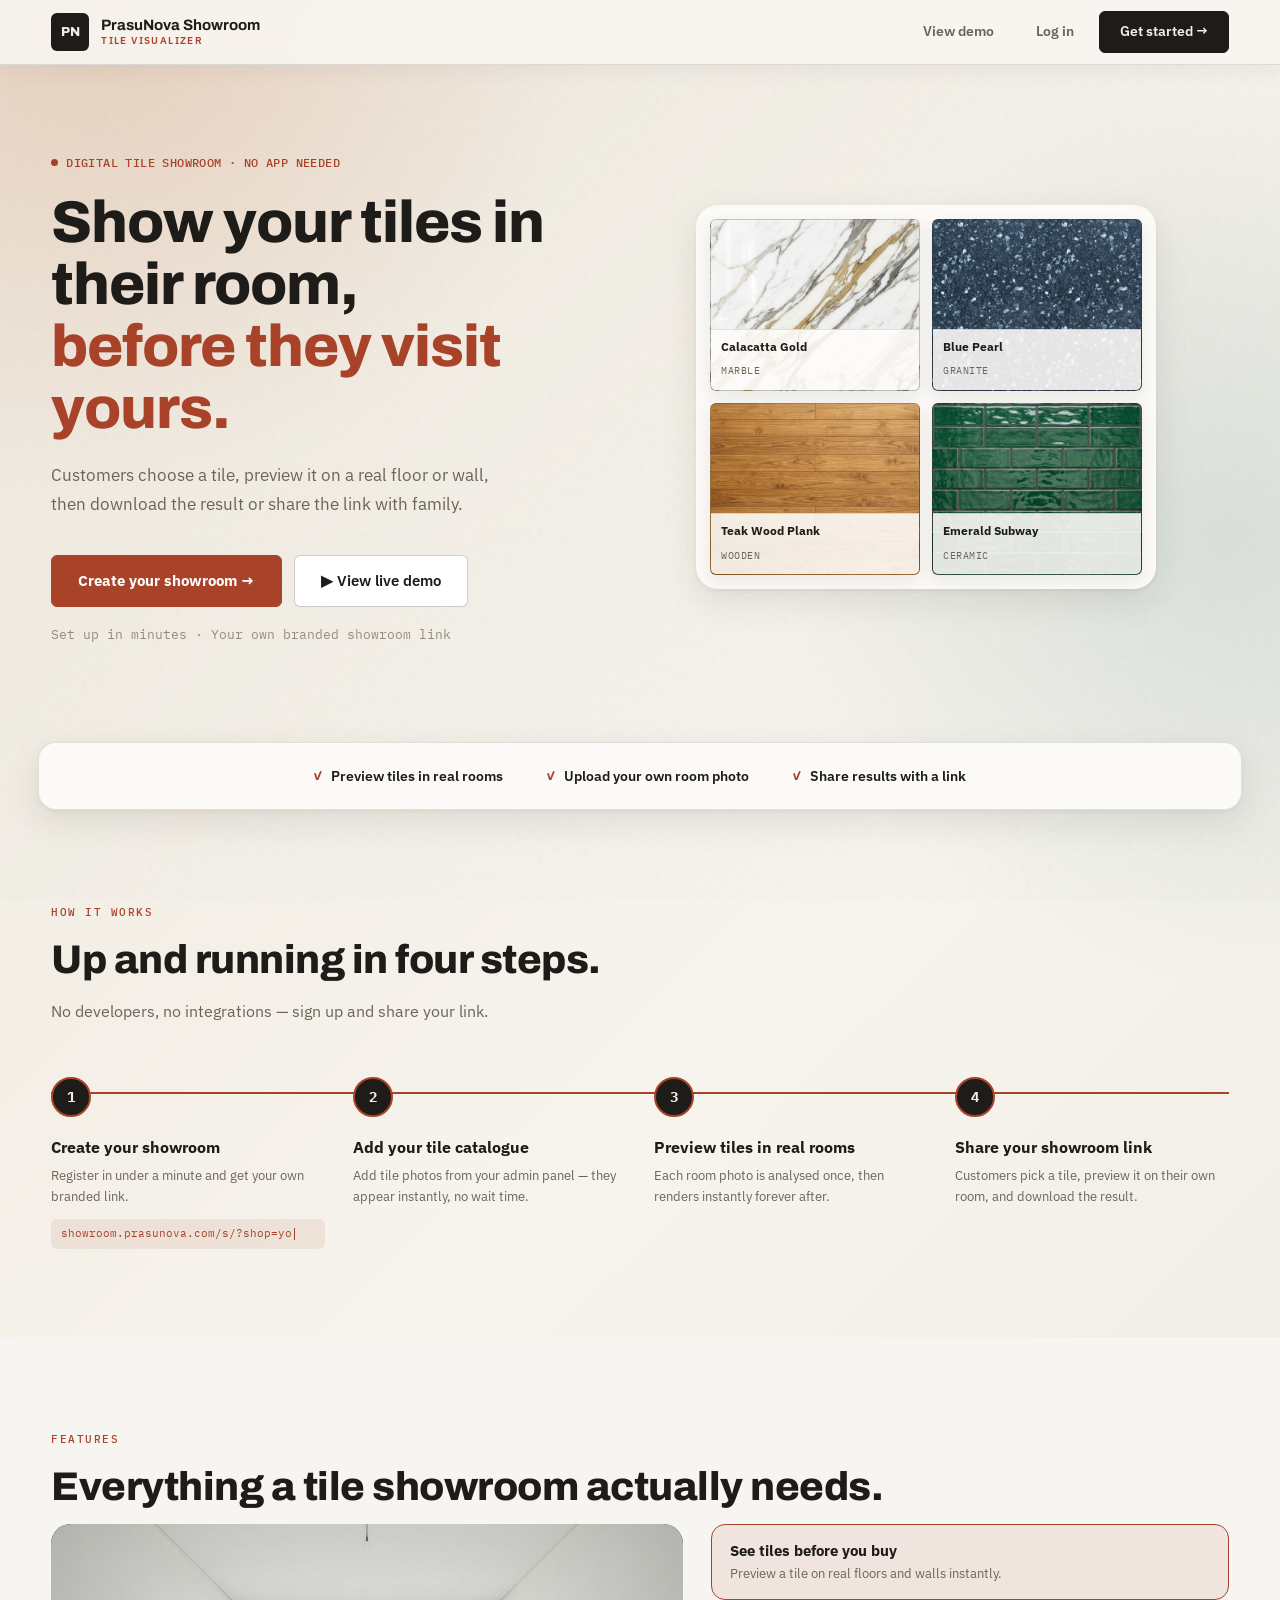
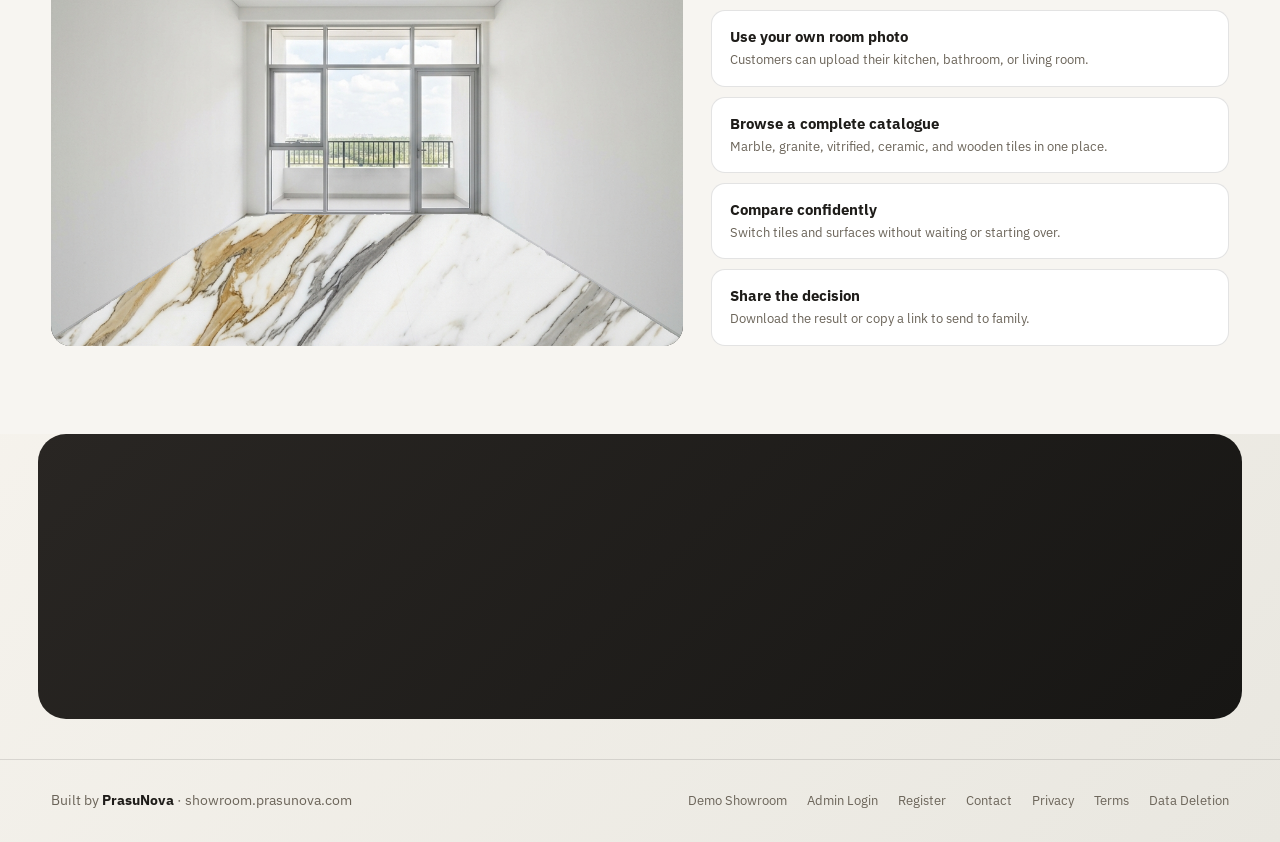
==== commit d7a10422: "Add SEO: robots.txt, sitemap.xml, and optimized meta tags - robots.txt: allow all, disallow /admin/," ====
--- a/docs/index.html
+++ b/docs/index.html
@@ -3,8 +3,23 @@
 <head>
   <meta charset="UTF-8" />
   <meta name="viewport" content="width=device-width, initial-scale=1.0" />
-  <title>PrasuNova Showroom — AI Tile Visualizer for Your Store</title>
-  <meta name="description" content="Give your tile showroom a digital presence. Customers preview real granite and tile textures on real room photos, then share the result — all from your own branded link." />
+  <title>Tile Visualizer &amp; Digital Showroom for Tile Shops | PrasuNova</title>
+  <meta name="description" content="Turn your tile shop digital. Let customers preview real tiles and granite on their own room photos, from your own branded link. Set up in minutes." />
+  <meta name="keywords" content="tile visualizer, digital tile showroom, granite visualizer, tile visualization software, online tile catalog, room tile preview" />
+  <link rel="canonical" href="https://showroom.prasunova.com/" />
+  <meta name="robots" content="index, follow" />
+  <meta name="theme-color" content="#A8432A" />
+  <meta property="og:type" content="website" />
+  <meta property="og:site_name" content="PrasuNova Showroom" />
+  <meta property="og:title" content="Tile Visualizer &amp; Digital Showroom for Tile Shops" />
+  <meta property="og:description" content="Let customers preview real tiles and granite on their own room photos, from your own branded link." />
+  <meta property="og:url" content="https://showroom.prasunova.com/" />
+  <meta name="twitter:card" content="summary" />
+  <meta name="twitter:title" content="Tile Visualizer &amp; Digital Showroom for Tile Shops" />
+  <meta name="twitter:description" content="Let customers preview real tiles and granite on their own room photos, from your own branded link." />
+  <script type="application/ld+json">
+  {"@context":"https://schema.org","@type":"SoftwareApplication","name":"PrasuNova Showroom","applicationCategory":"BusinessApplication","operatingSystem":"Web","url":"https://showroom.prasunova.com/","description":"Digital tile showroom and AI tile visualizer for tile and granite shops. Customers preview real tiles on their own room photos from a branded link."}
+  </script>
   <link rel="icon" href="data:image/svg+xml,%3Csvg xmlns='http://www.w3.org/2000/svg' viewBox='0 0 64 64'%3E%3Crect width='64' height='64' rx='14' fill='%23A8432A'/%3E%3Ctext x='32' y='44' font-family='Arial,Helvetica,sans-serif' font-size='30' font-weight='700' fill='%23F1EFEA' text-anchor='middle'%3EPN%3C/text%3E%3C/svg%3E" />
   <link rel="stylesheet" href="styles.css" />
   <style>
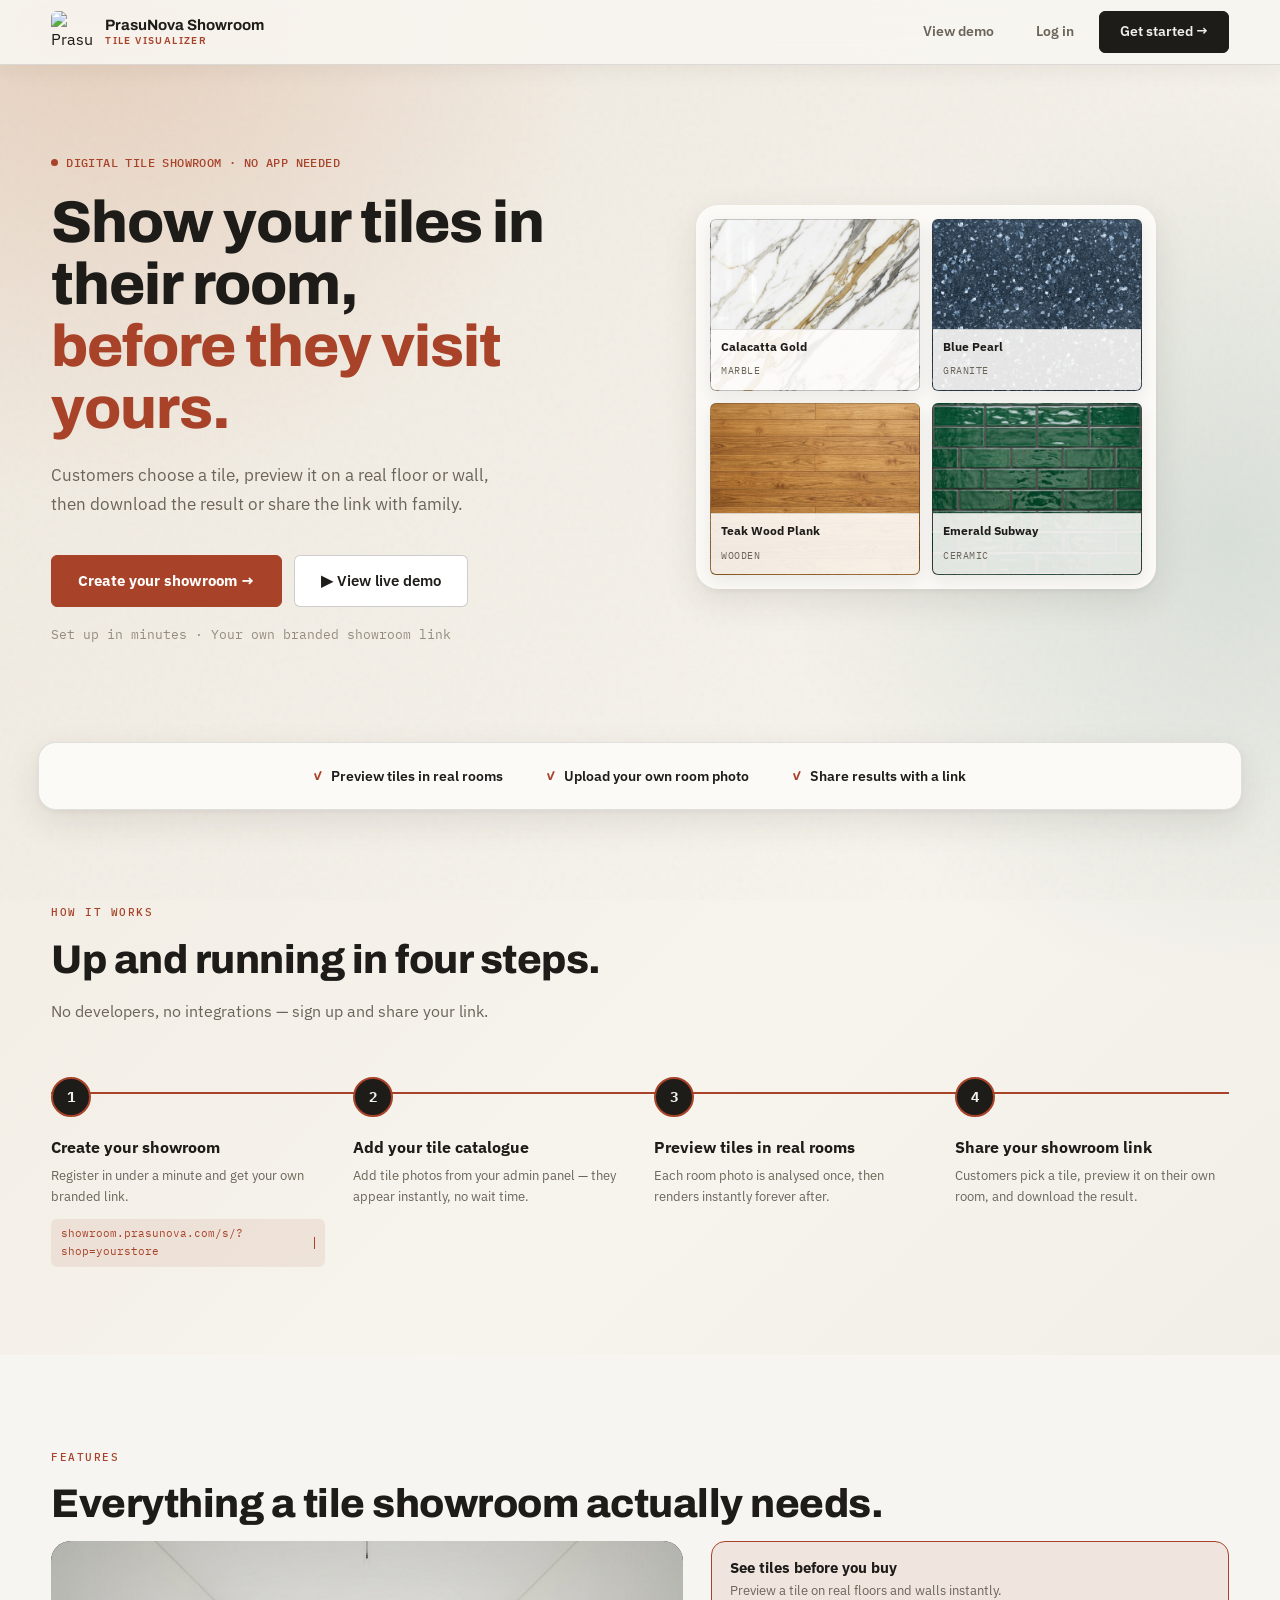
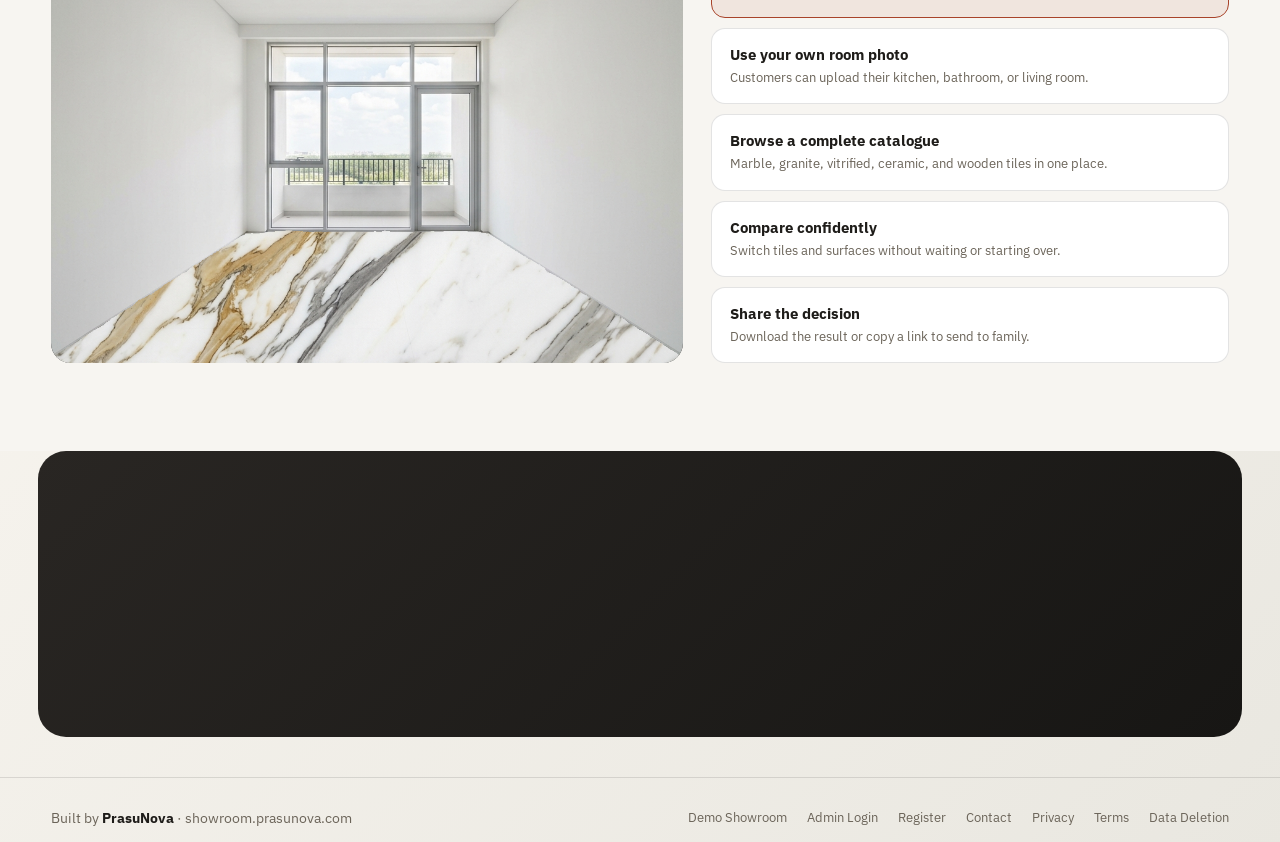
==== commit b16c2174: "Use brand doorway logo for nav and favicon Replace the "PN" letter mark with the tile-doorway logo (" ====
--- a/docs/index.html
+++ b/docs/index.html
@@ -20,7 +20,7 @@
   <script type="application/ld+json">
   {"@context":"https://schema.org","@type":"SoftwareApplication","name":"PrasuNova Showroom","applicationCategory":"BusinessApplication","operatingSystem":"Web","url":"https://showroom.prasunova.com/","description":"Digital tile showroom and AI tile visualizer for tile and granite shops. Customers preview real tiles on their own room photos from a branded link."}
   </script>
-  <link rel="icon" href="data:image/svg+xml,%3Csvg xmlns='http://www.w3.org/2000/svg' viewBox='0 0 64 64'%3E%3Crect width='64' height='64' rx='14' fill='%23A8432A'/%3E%3Ctext x='32' y='44' font-family='Arial,Helvetica,sans-serif' font-size='30' font-weight='700' fill='%23F1EFEA' text-anchor='middle'%3EPN%3C/text%3E%3C/svg%3E" />
+  <link rel="icon" type="image/png" href="/assets/favicon.png" />
   <link rel="stylesheet" href="styles.css" />
   <style>
     /* ═══ NAV ═════════════════════════════════════════════════════════════ */
@@ -37,10 +37,8 @@
     }
     .nav-logo { display: flex; align-items: center; gap: 12px; text-decoration: none; }
     .nav-logo-badge {
-      width: 38px; height: 38px; border-radius: var(--radius);
-      background: var(--ink);
-      display: flex; align-items: center; justify-content: center;
-      font-family: var(--font-display); font-weight: 800; font-size: 13px; color: var(--bg);
+      width: 42px; height: 42px; border-radius: var(--radius);
+      object-fit: contain; display: block;
     }
     .nav-logo-text { display: flex; flex-direction: column; line-height: 1.25; }
     .nav-logo-name { font-family: var(--font-display); font-size: 15px; font-weight: 700; color: var(--ink); }
@@ -335,7 +333,7 @@
 <nav class="nav">
   <div class="nav-inner">
     <a href="/" class="nav-logo">
-      <div class="nav-logo-badge">PN</div>
+      <img class="nav-logo-badge" src="/assets/logo.png" alt="PrasuNova Showroom logo" />
       <div class="nav-logo-text">
         <span class="nav-logo-name">PrasuNova Showroom</span>
         <span class="nav-logo-sub">Tile Visualizer</span>
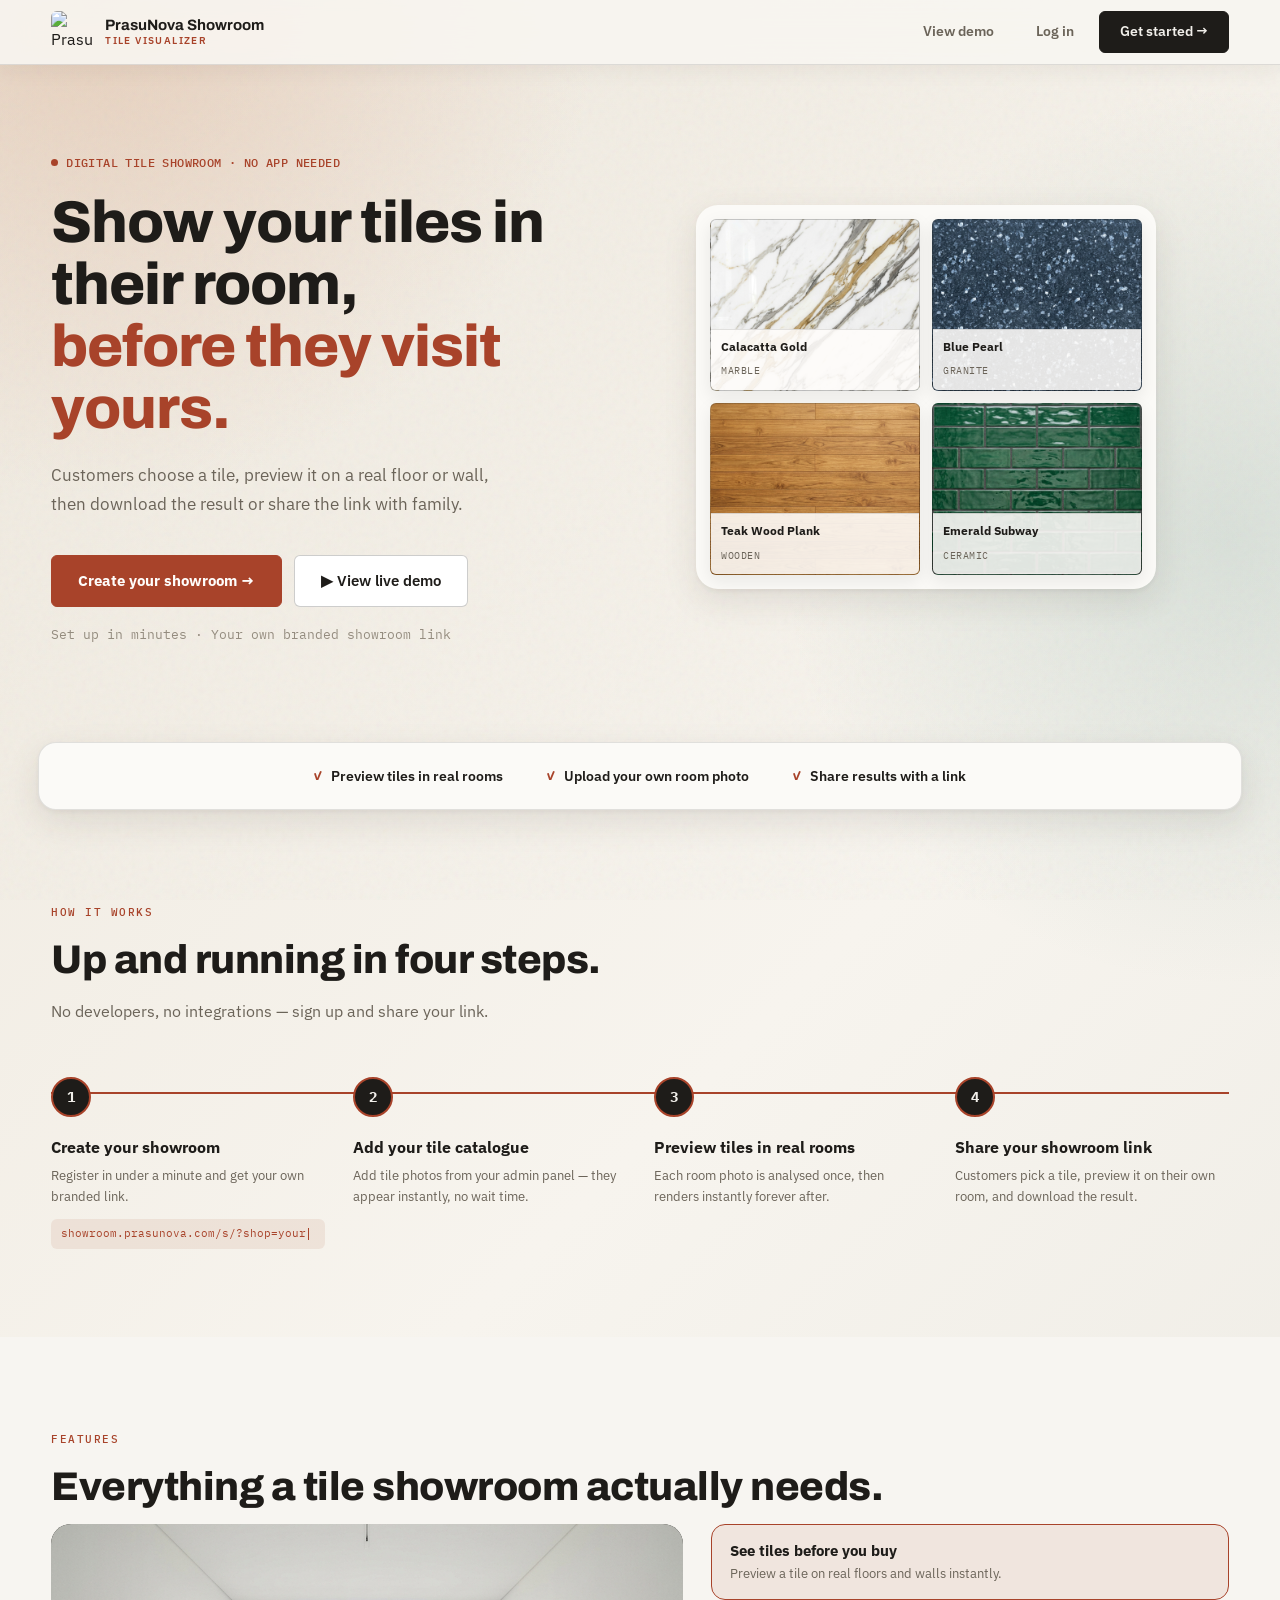
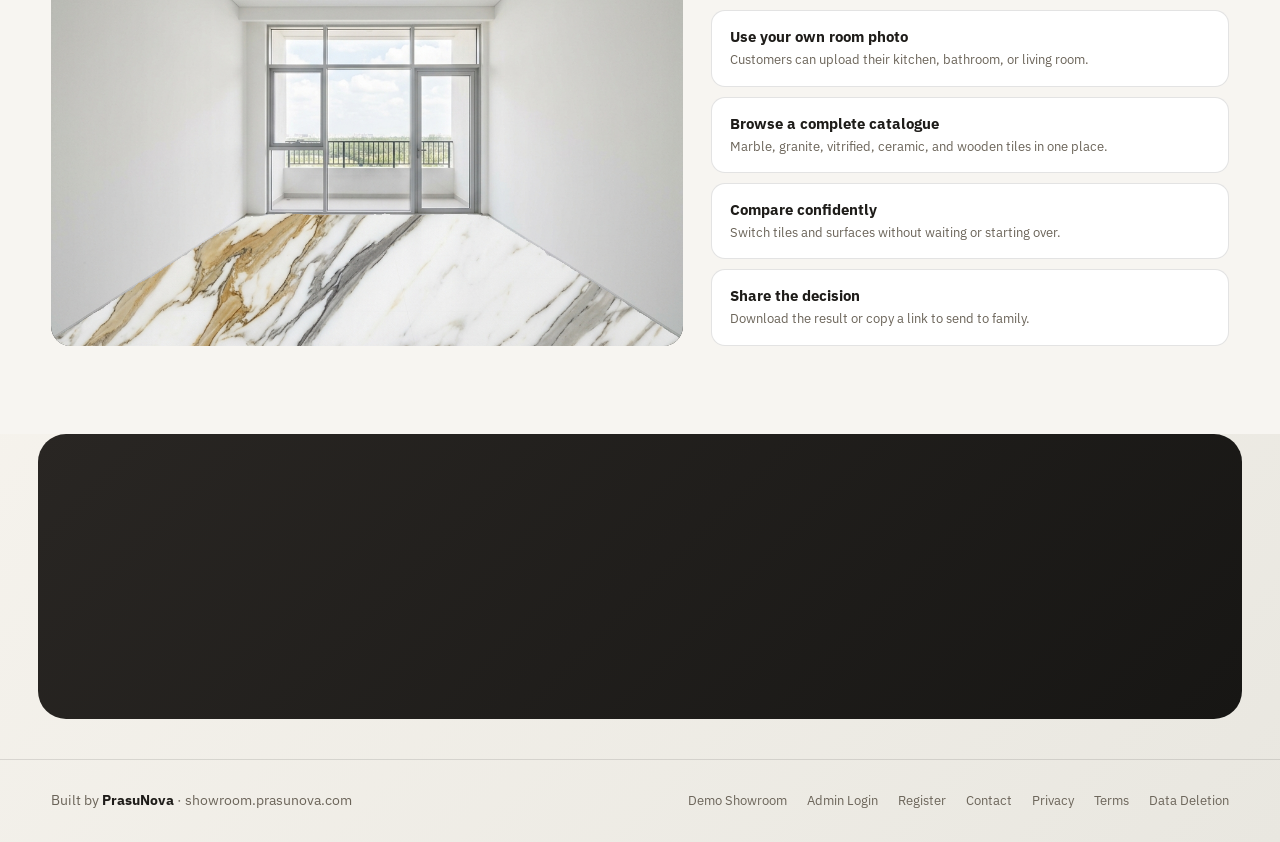
==== commit c2d0d428: "Fix horizontal overflow in How it works on mobile Each step now lays out as a 2-column grid (node + " ====
--- a/docs/index.html
+++ b/docs/index.html
@@ -184,9 +184,17 @@
       .flow-line { top: 0; bottom: 0; left: -20px; right: auto; width: 2px; height: auto; }
       .flow-line-fill { width: 100%; height: 0%; transition: height 1.4s ease; }
       .flow.in-view .flow-line-fill { height: 100%; }
-      .flow-step { flex-direction: row; align-items: flex-start; gap: 16px; padding-bottom: 30px; }
+      /* node in a fixed left column, text stacked in a shrinkable right column
+         (minmax(0,1fr) prevents the row from ever exceeding the screen width) */
+      .flow-step {
+        display: grid; grid-template-columns: 40px minmax(0, 1fr);
+        column-gap: 16px; row-gap: 4px; padding-bottom: 30px;
+      }
       .flow-step:last-child { padding-bottom: 0; }
-      .flow-node { margin-bottom: 0; margin-left: -20px; }
+      .flow-node { grid-column: 1; grid-row: 1 / span 3; margin: 0 0 0 -20px; }
+      .flow-title { grid-column: 2; margin-top: 9px; }
+      .flow-desc  { grid-column: 2; }
+      .flow-url   { grid-column: 2; }
     }
     @media (prefers-reduced-motion: reduce) {
       .flow-step, .flow-line-fill { transition: none !important; }
--- a/docs/styles.css
+++ b/docs/styles.css
@@ -522,8 +522,7 @@
 }
 .showroom-app .logo-badge {
   width: 42px; height: 42px; border-radius: 14px;
-  background: linear-gradient(145deg, #34312d, #171614);
-  box-shadow: inset 0 1px rgba(255,255,255,.18), 0 8px 18px rgba(30,28,25,.2);
+  object-fit: contain; background: transparent; box-shadow: none; display: block;
 }
 .showroom-app .logo-name { font-size: 16px; letter-spacing: -.3px; }
 .showroom-app .logo-tag { color: var(--kota); font-size: 9px; }
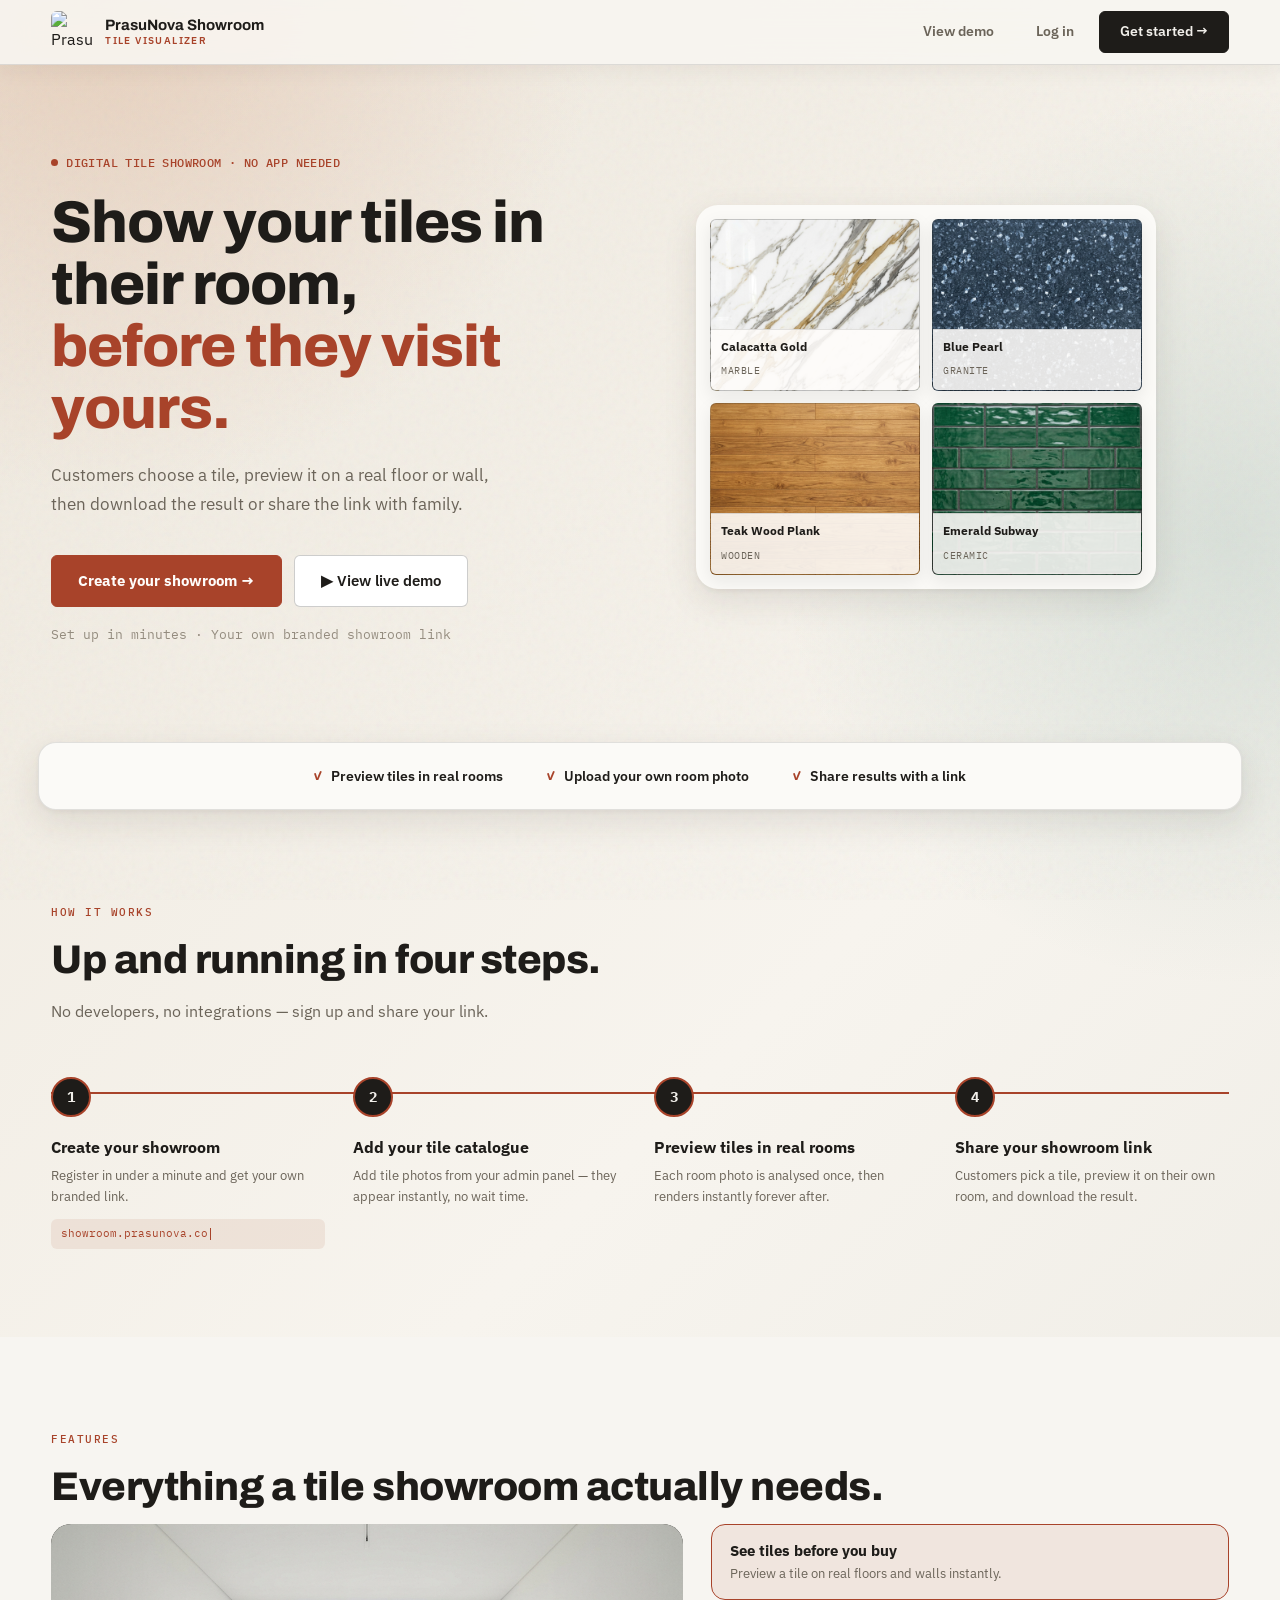
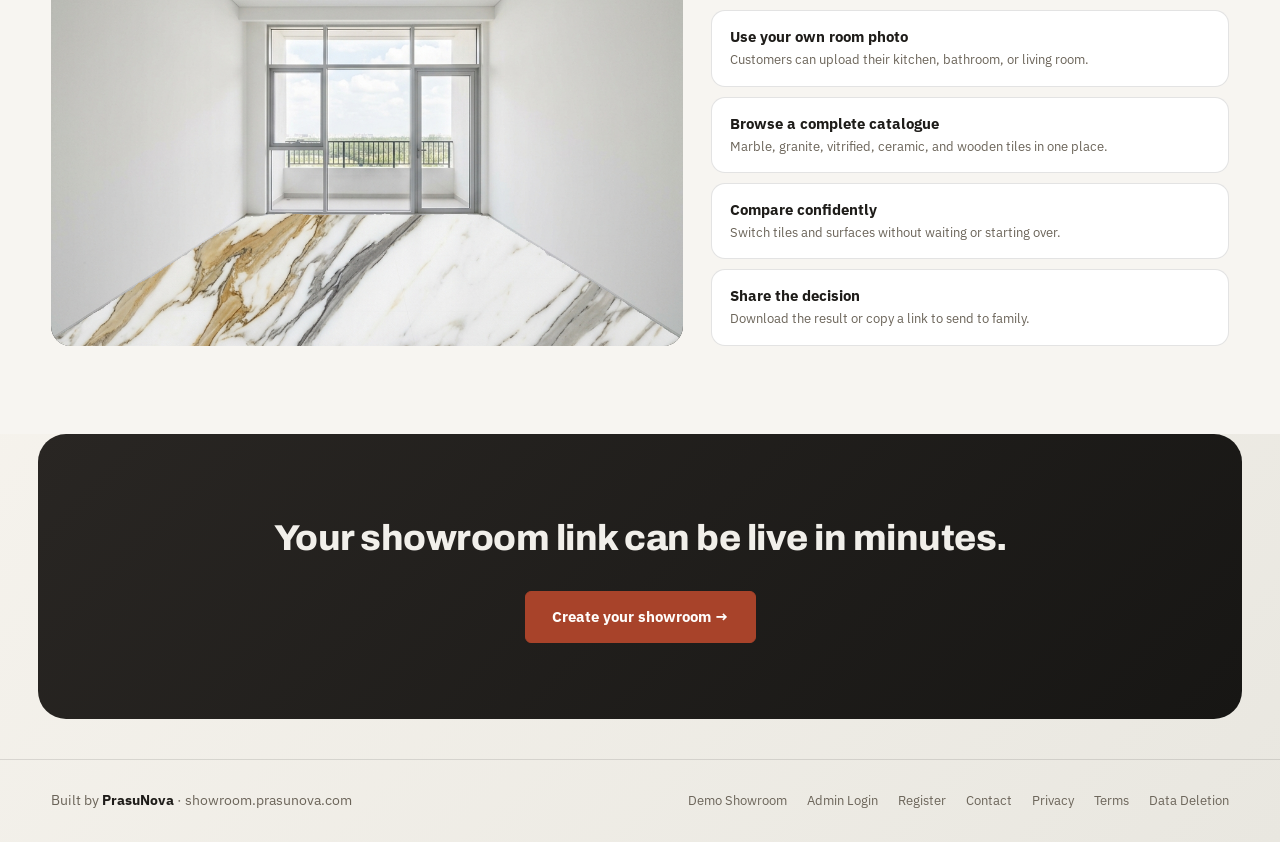
==== commit b5427a6a: "Add social share image and hide plan badge on mobile - Add og-image.jpg (1200x630) and wire og:image" ====
--- a/docs/index.html
+++ b/docs/index.html
@@ -14,9 +14,14 @@
   <meta property="og:title" content="Tile Visualizer &amp; Digital Showroom for Tile Shops" />
   <meta property="og:description" content="Let customers preview real tiles and granite on their own room photos, from your own branded link." />
   <meta property="og:url" content="https://showroom.prasunova.com/" />
-  <meta name="twitter:card" content="summary" />
+  <meta property="og:image" content="https://showroom.prasunova.com/assets/og-image.jpg" />
+  <meta property="og:image:width" content="1200" />
+  <meta property="og:image:height" content="630" />
+  <meta property="og:image:alt" content="See any tile in your room — PrasuNova Showroom" />
+  <meta name="twitter:card" content="summary_large_image" />
   <meta name="twitter:title" content="Tile Visualizer &amp; Digital Showroom for Tile Shops" />
   <meta name="twitter:description" content="Let customers preview real tiles and granite on their own room photos, from your own branded link." />
+  <meta name="twitter:image" content="https://showroom.prasunova.com/assets/og-image.jpg" />
   <script type="application/ld+json">
   {"@context":"https://schema.org","@type":"SoftwareApplication","name":"PrasuNova Showroom","applicationCategory":"BusinessApplication","operatingSystem":"Web","url":"https://showroom.prasunova.com/","description":"Digital tile showroom and AI tile visualizer for tile and granite shops. Customers preview real tiles on their own room photos from a branded link."}
   </script>
--- a/docs/styles.css
+++ b/docs/styles.css
@@ -744,6 +744,7 @@
   border-bottom: 1px solid var(--border); box-shadow: 0 6px 20px rgba(44,35,26,.05);
 }
 .admin-glass .admin-header-left { display: flex; align-items: center; gap: 14px; min-width: 0; }
+.admin-glass .admin-header-left > div { min-width: 0; }
 .admin-glass .admin-header-shop { font-family: var(--font-display); font-weight: 800; font-size: 16px; color: var(--ink); white-space: nowrap; overflow: hidden; text-overflow: ellipsis; }
 .admin-glass .admin-header-link { font-family: var(--font-mono); font-size: 11.5px; color: var(--muted); text-decoration: none; word-break: break-all; }
 .admin-glass .admin-header-link:hover { color: var(--accent); }
@@ -792,6 +793,7 @@
 }
 @media (max-width: 600px) {
   .admin-glass .admin-header-link { display: none; }
+  .admin-glass .admin-header-right .profile-plan-badge { display: none; }
   .admin-glass .admin-workspace, .admin-glass .admin-account { padding-left: 12px; padding-right: 12px; }
 }
 
